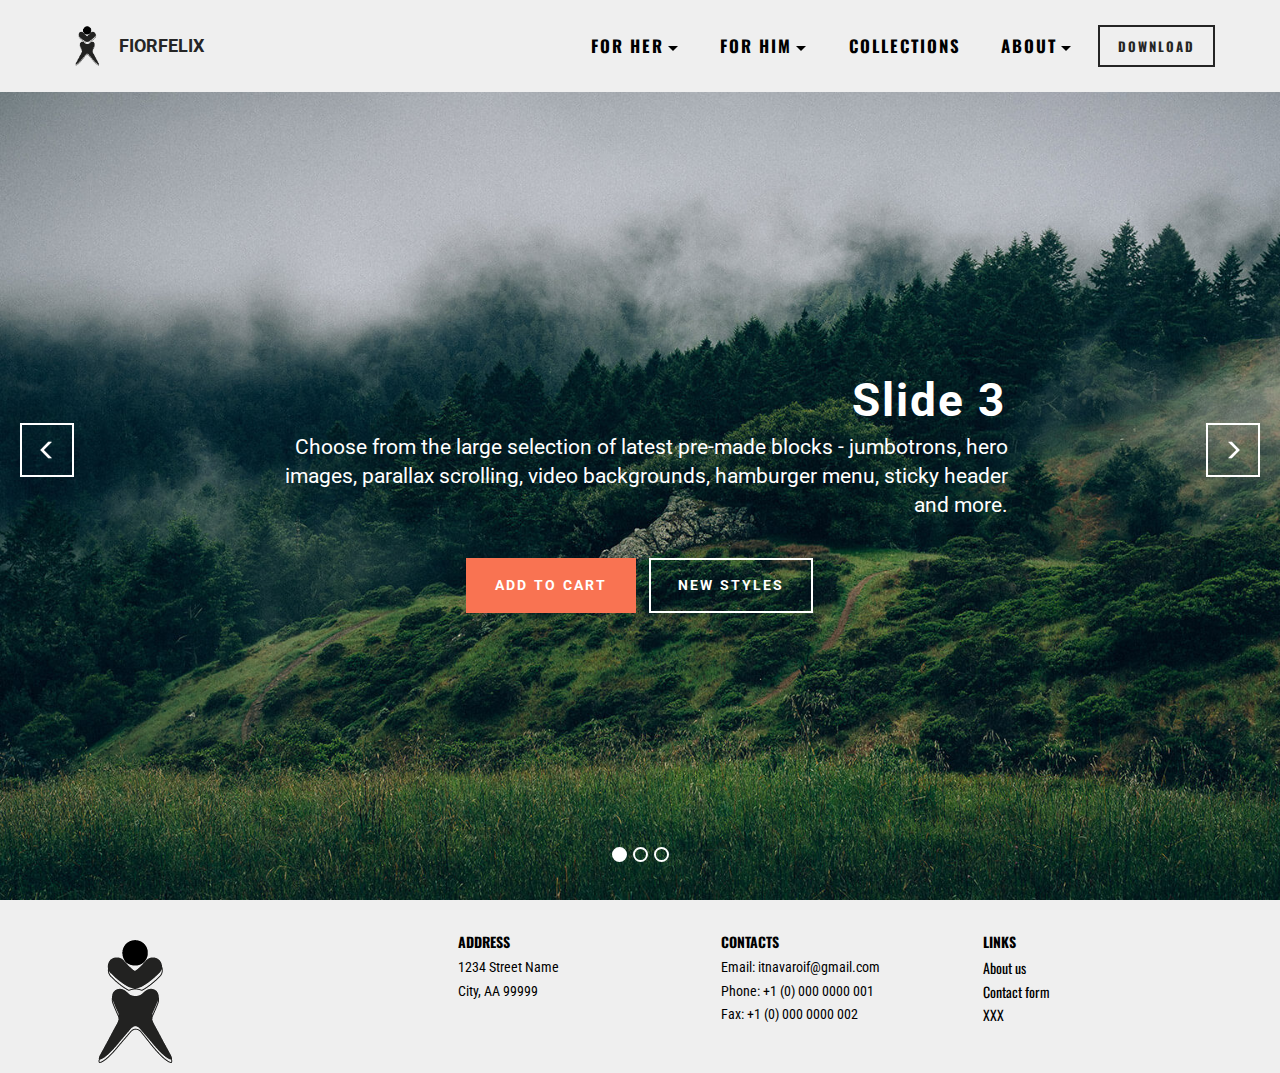
==== index.html @ 91128cb1 "create github pages" ====
<!DOCTYPE html>
<html  >
<head>
  <!-- Site made with Mobirise Website Builder v4.10.3, https://mobirise.com -->
  <meta charset="UTF-8">
  <meta http-equiv="X-UA-Compatible" content="IE=edge">
  <meta name="generator" content="Mobirise v4.10.3, mobirise.com">
  <meta name="viewport" content="width=device-width, initial-scale=1, minimum-scale=1">
  <link rel="shortcut icon" href="assets/images/fiorfelix-logo.gif" type="image/x-icon">
  <meta name="description" content="">
  
  
  <link rel="stylesheet" href="https://fonts.googleapis.com/css?family=Roboto:700,400&subset=cyrillic,latin,greek,vietnamese">
  <link rel="stylesheet" href="assets/bootstrap/css/bootstrap.min.css">
  <link rel="stylesheet" href="assets/mobirise/css/style.css">
  <link rel="stylesheet" href="assets/dropdown-menu/style.css">
  <link rel="stylesheet" href="assets/mobirise-slider/style.css">
  <link rel="stylesheet" href="assets/mobirise/css/mbr-additional.css" type="text/css">
  
  
  
</head>
<body>

<!-- Google Analytics -->
<script>
  (function(i,s,o,g,r,a,m){i['GoogleAnalyticsObject']=r;i[r]=i[r]||function(){
  (i[r].q=i[r].q||[]).push(arguments)},i[r].l=1*new Date();a=s.createElement(o),
  m=s.getElementsByTagName(o)[0];a.async=1;a.src=g;m.parentNode.insertBefore(a,m)
  })(window,document,'script','https://www.google-analytics.com/analytics.js','ga');

  ga('create', 'UA-142047056-1', 'auto');
  ga('send', 'pageview');

</script>
<!-- /Google Analytics -->


  <section id="dropdown-menu-0" data-rv-view="0">

    <nav class="navbar navbar-dropdown navbar-fixed-top">

        <div class="container">

            <div class="navbar-brand">
                <a href="index.html" class="navbar-logo"><img src="assets/images/fiorfelix-logo.gif" alt="fiorfelix" title="fiorfelix jewellery"></a>
                <a class="text-black" href="index.html">FIORFELIX</a>
            </div>

            <button class="navbar-toggler pull-xs-right hidden-md-up" type="button" data-toggle="collapse" data-target="#exCollapsingNavbar">
                <div class="hamburger-icon"></div>
            </button>

            <ul class="nav-dropdown collapse pull-xs-right navbar-toggleable-sm nav navbar-nav" id="exCollapsingNavbar"><li class="nav-item dropdown"><a class="nav-link link dropdown-toggle" data-toggle="dropdown-submenu" href="jewels-her.html" aria-expanded="false">FOR HER</a><div class="dropdown-menu"><a class="dropdown-item" href="https://mobirise.com/">The Lady</a><a class="dropdown-item" href="https://mobirise.com/">The Biker</a><a class="dropdown-item" href="https://mobirise.com/">The Hippie</a></div></li><li class="nav-item dropdown open"><a class="nav-link link dropdown-toggle" href="https://mobirise.com/" aria-expanded="true" data-toggle="dropdown-submenu">FOR HIM</a><div class="dropdown-menu"><a class="dropdown-item" href="#">The Gentleman</a><a class="dropdown-item" href="#">The Biker</a><a class="dropdown-item" href="#">The Hippie</a></div></li><li class="nav-item"><a class="nav-link link" href="https://mobirise.com/">COLLECTIONS</a></li><li class="nav-item dropdown"><a class="nav-link link dropdown-toggle" data-toggle="dropdown-submenu" href="https://mobirise.com/" aria-expanded="false">ABOUT</a><div class="dropdown-menu"><a class="dropdown-item" href="http://forums.mobirise.com/">About us</a><a class="dropdown-item" href="http://forums.mobirise.com/">Our values</a><a class="dropdown-item" href="Contact.html">Contact form</a></div></li><li class="nav-item nav-btn"><a class="nav-link btn btn-link-outline btn-link" href="https://mobirise.com/">DOWNLOAD</a></li></ul>

        </div>

    </nav>

</section>

<section class="engine"><a href="https://mobirise.info/q">responsive website templates</a></section><section class="mbr-slider mbr-section mbr-section--no-padding carousel slide" data-ride="carousel" data-wrap="true" data-interval="5000" id="slider-a" data-rv-view="2" style="background-color: rgb(255, 255, 255);">
    <div class="mbr-section__container">
        <div>
            <ol class="carousel-indicators">
                <li data-app-prevent-settings="" data-target="#slider-a" class="active" data-slide-to="0"></li><li data-app-prevent-settings="" data-target="#slider-a" data-slide-to="1"></li><li data-app-prevent-settings="" data-target="#slider-a" data-slide-to="2"></li>
            </ol>
            <div class="carousel-inner" role="listbox">
                <div class="mbr-box mbr-section mbr-section--relative mbr-section--fixed-size mbr-section--bg-adapted item dark center mbr-section--full-height active" style="background-image: url(assets/images/slide3.jpg);">
                    <div class="mbr-box__magnet mbr-box__magnet--center-center mbr-box__magnet--sm-padding mbr-after-navbar">
                                            
                        <div class=" container">
                            
                            <div class="row">
                                <div class=" col-md-8 col-md-offset-2">  

                                <div class="mbr-hero">
                                    <h1 class="mbr-hero__text">Slide 3</h1>

                                    <p class="mbr-hero__subtext">Choose from the large selection of latest pre-made blocks - jumbotrons, hero images, parallax scrolling, video backgrounds, hamburger menu, sticky header and more.</p>
                                </div>
                                <div class="mbr-buttons btn-inverse mbr-buttons--center"><a class="mbr-buttons__btn btn btn-lg btn-danger" href="https://mobirise.com">ADD TO CART</a> <a class="mbr-buttons__btn btn btn-lg btn-default" href="https://mobirise.com">NEW STYLES</a></div>
                                </div>
                            </div>
                        </div>
                    </div>
                </div><div class="mbr-box mbr-section mbr-section--relative mbr-section--fixed-size mbr-section--bg-adapted item dark center mbr-section--full-height" style="background-image: url(assets/images/slide2.jpg);">
                    <div class="mbr-box__magnet mbr-box__magnet--center-left mbr-box__magnet--sm-padding mbr-after-navbar">
                                            
                        <div class=" container">
                            
                            <div class="row">
                                <div class=" col-md-offset-1 col-md-6">  

                                <div class="mbr-hero">
                                    <h1 class="mbr-hero__text">Slide 2</h1>

                                    <p class="mbr-hero__subtext">Mobirise is based on Bootstrap 3 - most powerful mobile first framework. Use any bootstrap themes with no extra work.</p>
                                </div>
                                <div class="mbr-buttons btn-inverse mbr-buttons--left"><a class="mbr-buttons__btn btn btn-lg btn-danger" href="https://mobirise.com">FOR WINDOWS</a> <a class="mbr-buttons__btn btn btn-lg btn-default" href="https://mobirise.com">FOR MAC</a></div>
                                </div>
                            </div>
                        </div>
                    </div>
                </div><div class="mbr-box mbr-section mbr-section--relative mbr-section--fixed-size mbr-section--bg-adapted item dark center mbr-section--full-height" style="background-image: url(assets/images/slide1.jpg);">
                    <div class="mbr-box__magnet mbr-box__magnet--center-right mbr-box__magnet--sm-padding mbr-after-navbar">
                                            
                        <div class=" container">
                            
                            <div class="row">
                                <div class=" col-md-6 col-md-offset-5">  

                                <div class="mbr-hero">
                                    <h1 class="mbr-hero__text">Slide 1</h1>

                                    <p class="mbr-hero__subtext">Develop fully responsive, mobile-optimized websites that look amazing on any devices and browsers. Preview how your website will appear on phones, tablets and desktops directly in the visual editor.</p>
                                </div>
                                <div class="mbr-buttons btn-inverse mbr-buttons--left mbr-buttons--right"><a class="mbr-buttons__btn btn btn-lg btn-danger" href="https://mobirise.com">FOR WINDOWS</a> <a class="mbr-buttons__btn btn btn-lg btn-default" href="https://mobirise.com">FOR MAC</a></div>
                                </div>
                            </div>
                        </div>
                    </div>
                </div>
            </div>
            
            <a data-app-prevent-settings="" class="left carousel-control" role="button" data-slide="prev" href="#slider-a">
                <span class="glyphicon glyphicon-menu-left" aria-hidden="true"></span>
                <span class="sr-only">Previous</span>
            </a>
            <a data-app-prevent-settings="" class="right carousel-control" role="button" data-slide="next" href="#slider-a">
                <span class="glyphicon glyphicon-menu-right" aria-hidden="true"></span>
                <span class="sr-only">Next</span>
            </a>
        </div>
    </div>
</section>

<section class="mbr-section mbr-section--relative mbr-section--fixed-size" id="contacts1-9" data-rv-view="14" style="background-color: rgb(239, 239, 239);">
    
    <div class="mbr-section__container container">
        <div class="mbr-contacts mbr-contacts--wysiwyg row" style="padding-top: 30px; padding-bottom: 0px;">
            <div class="col-sm-4">
                <div><a href="index.html"><img src="assets/images/fiorfelix-logo.gif" class="mbr-contacts__img mbr-contacts__img--left" alt="fiorfelix" title="fiorfelix homepage"></a></div>
            </div>
            <div class="col-sm-8">
                <div class="row">
                    <div class="col-sm-4">
                        <p class="mbr-contacts__text"><strong>ADDRESS</strong><br>
1234 Street Name<br>
City, AA 99999</p>
                    </div>
                    <div class="col-sm-4">
                        <p class="mbr-contacts__text"><strong>CONTACTS</strong><br>
Email: itnavaroif@gmail.com<br>
Phone: +1 (0) 000 0000 001<br>
Fax: +1 (0) 000 0000 002</p>
                    </div>
                    <div class="col-sm-4"><p class="mbr-contacts__text"><strong>LINKS</strong></p><ul class="mbr-contacts__list"><li>About us</li><li>Contact form</li><li>XXX</li></ul></div>
                </div>
            </div>
        </div>
    </div>
</section>


  <script src="assets/web/assets/jquery/jquery.min.js"></script>
  <script src="assets/bootstrap/js/bootstrap.min.js"></script>
  <script src="assets/smooth-scroll/smooth-scroll.js"></script>
  <script src="assets/bootstrap-carousel-swipe/bootstrap-carousel-swipe.js"></script>
  <script src="assets/mobirise/js/script.js"></script>
  <script src="assets/dropdown-menu/script.js"></script>
  
  
</body>
</html>
---- assets/mobirise/css/style.css ----
.engine {
	position: absolute;
	text-indent: -2400px;
	text-align: center;
	padding: 0;
	top: 0;
	left: -2400px;
}.is-builder .animated {
  -webkit-animation-name: none !important;
  animation-name: none !important;
}
html {
  position: relative;
  min-height: 100%;
}
.mbr-embedded-video {
  position: relative;
}
.mbr-background-video,
.mbr-background-video-preview {
  bottom: 0;
  left: 0;
  overflow: hidden;
  position: absolute;
  right: 0;
  top: 0;
}
.mbr-parallax-background,
.mbr-background {
  background-attachment: fixed !important;
  background-position: 50% 0;
  background-repeat: no-repeat;
  background-size: cover !important;
}
.mbr-hidden-scrollbar .mbr-parallax-background {
  background-size: auto 130%;
}
.mobile .mbr-parallax-background {
  background-attachment: scroll !important;
}
.mbr-background {
  background-attachment: scroll !important;
}
.mbr-navbar {
  position: relative;
  width: 100%;
}
.mbr-navbar:before {
  content: "";
  display: block;
}
.mbr-navbar__brand-link:after,
.mbr-navbar__brand-img {
  max-height: 74px;
  height: 100%;
}
.mbr-navbar:before,
.mbr-navbar__container {
  height: 98px;
}
.mbr-navbar--ss .mbr-navbar__brand-link:after,
.mbr-navbar--ss .mbr-navbar__brand-img {
  height: 74px;
}
.mbr-navbar--ss:before,
.mbr-navbar--ss .mbr-navbar__container {
  height: 98px;
}
.mbr-navbar--xs .mbr-navbar__brand-link:after,
.mbr-navbar--xs .mbr-navbar__brand-img {
  height: 32px;
}
.mbr-navbar--xs:before,
.mbr-navbar--xs .mbr-navbar__container {
  height: 56px;
}
.mbr-navbar--s .mbr-navbar__brand-link:after,
.mbr-navbar--s .mbr-navbar__brand-img {
  height: 48px;
}
.mbr-navbar--s:before,
.mbr-navbar--s .mbr-navbar__container {
  height: 72px;
}
.mbr-navbar--m .mbr-navbar__brand-link:after,
.mbr-navbar--m .mbr-navbar__brand-img {
  height: 64px;
}
.mbr-navbar--m:before,
.mbr-navbar--m .mbr-navbar__container {
  height: 88px;
}
.mbr-navbar--l .mbr-navbar__brand-link:after,
.mbr-navbar--l .mbr-navbar__brand-img {
  height: 96px;
}
.mbr-navbar--l:before,
.mbr-navbar--l .mbr-navbar__container {
  height: 120px;
}
.mbr-navbar--xl .mbr-navbar__brand-link:after,
.mbr-navbar--xl .mbr-navbar__brand-img {
  height: 128px;
}
.mbr-navbar--xl:before,
.mbr-navbar--xl .mbr-navbar__container {
  height: 152px;
}
.mbr-navbar--short .mbr-navbar__brand-link:after,
.mbr-navbar--short .mbr-navbar__brand-img {
  height: 40px;
}
.mbr-navbar--short .mbr-brand__logo .mbr-iconfont{
  font-size: 40px;
}
.mbr-navbar--short:before,
.mbr-navbar--short .mbr-navbar__container {
  height: 64px;
}
.mbr-navbar--short .mbr-navbar__container {
  padding: 12px 0;
}
@media (max-width: 767px) {
  .mbr-navbar--short .mbr-navbar__brand-link:after,
  .mbr-navbar--short .mbr-navbar__brand-img {
    height: 31px;
  }
  .mbr-navbar--short:before,
  .mbr-navbar--short .mbr-navbar__container {
    height: 45px;
  }
  .mbr-navbar--short .mbr-navbar__container {
    padding: 7px 0;
  }
}
.mbr-navbar__brand-img {
  position: relative;
}
.mbr-navbar__brand-img,
.mbr-navbar__container,
.mbr-navbar__section {
  -webkit-transition: all 300ms ease-in-out 0s;
  -o-transition: all 300ms ease-in-out 0s;
  transition: all 300ms ease-in-out 0s;
}
.mbr-navbar__section {
  background: #2c2c2c;
  height: auto;
  position: absolute;
  top: 0;
  width: 100%;
  z-index: 1000;
}
.mbr-navbar__container {
  display: table;
  padding: 12px 0;
  width: 100%;
}
.mbr-navbar__menu-box {
  display: table;
  width: 100%;
}
.mbr-navbar__menu-box--inline-left,
.mbr-navbar__menu-box--inline-center,
.mbr-navbar__menu-box--inline-right {
  display: block;
  text-align: left;
}
.mbr-navbar__menu-box--inline-center {
  text-align: center;
}
.mbr-navbar__menu-box--inline-right {
  text-align: right;
}
.mbr-navbar__column {
  display: table-cell;
  vertical-align: middle;
}
.mbr-navbar__column--xxs {
  width: 1%;
}
.mbr-navbar__column--xs {
  width: 10%;
}
.mbr-navbar__column--s {
  width: 20%;
}
.mbr-navbar__column--m {
  width: 30%;
}
.mbr-navbar__column--l {
  width: 40%;
}
.mbr-navbar__column--xl {
  width: 50%;
}
.mbr-navbar__menu-box--inline-left .mbr-navbar__column,
.mbr-navbar__menu-box--inline-center .mbr-navbar__column,
.mbr-navbar__menu-box--inline-right .mbr-navbar__column {
  display: inline-block;
}
.mbr-navbar__items {
  float: left;
  padding-left: 0px;
  position: relative;
  left: -20px;
}
.mbr-navbar__items--right {
  float: right;
  left: 0;
}
.float-left {
  float: left;
}
.mbr-navbar__item {
  display: block;
  float: left;
  position: relative;
}
.mbr-navbar__hamburger {
  display: none;
  margin-top: -11px;
  position: absolute;
  right: 0;
  top: 50%;
  z-index: 10000;
}
.mbr-navbar--collapsed .mbr-navbar__container {
  position: relative;
}
.mbr-navbar--collapsed .mbr-navbar__column {
  display: block;
  width: 100%;
}
.mbr-navbar--collapsed .mbr-navbar__items--right {
  padding-top: 13px;
}
.mbr-navbar--collapsed .mbr-navbar__menu {
  background: rgba(0, 0, 0, 0.9);
  display: none;
  height: 100%;
  left: 0;
  position: fixed;
  top: 0;
  width: 100%;
  z-index: 9999;
}
.mbr-navbar--collapsed .mbr-navbar__menu-box {
  display: table-cell;
  vertical-align: middle;
}
.mbr-navbar--collapsed .mbr-navbar__items {
  float: none;
}
.mbr-navbar--collapsed .mbr-navbar__item {
  float: none;
}
.mbr-navbar--collapsed .mbr-navbar__hamburger {
  display: block;
}
.mbr-navbar--collapsed.mbr-navbar--open .mbr-navbar__menu {
  display: table;
}
.mbr-navbar--collapsed.mbr-navbar--open:not(.mbr-navbar--sticky) .mbr-navbar__section {
  background: none;
  position: fixed;
}
.mbr-navbar--collapsed.mbr-navbar--open .mbr-navbar__brand {
  visibility: hidden;
}
.mbr-navbar--collapsed.mbr-navbar--sticky.mbr-navbar--open .mbr-navbar__brand {
  visibility: visible;
}
.mbr-navbar--collapsed.mbr-navbar--open .mbr-navbar__brand-img,
.mbr-navbar--collapsed.mbr-navbar--open .mbr-navbar__container {
  -webkit-transition: none;
  -o-transition: none;
  transition: none;
}
.mbr-navbar--freeze.mbr-navbar--collapsed.mbr-navbar--open .mbr-navbar__hamburger,
.mbr-navbar--freeze.mbr-navbar--collapsed.mbr-navbar--open .mbr-navbar__hamburger:hover {
  color: #fff !important;
}
.mbr-navbar--sticky .mbr-navbar__section {
  position: fixed;
}
.mbr-navbar--absolute {
  position: absolute;
}
/* fix for popup menu conflict */
@media (max-width: 480px) {
  .mbr-navbar--absolute.mbr-navbar[id^=menu-] {
    position: absolute;
  }
}
.mbr-navbar--transparent .mbr-navbar__section {
  background: none;
}
.mbr-navbar--stuck .mbr-navbar__section,
.mbr-navbar--relative .mbr-navbar__section {
  background: #2c2c2c;
}
@media (max-width: 991px) {
  .mbr-navbar--auto-collapse .mbr-navbar__container {
    position: relative;
  }
  .mbr-navbar--auto-collapse .mbr-navbar__column {
    display: block;
    width: 100%;
  }
  .mbr-navbar__column {
    max-height: 100vh;
    overflow-x: hidden;
    overflow-y:auto;
  }
  .mbr-navbar__column::-webkit-scrollbar {
    display:none;
  }
  .mbr-navbar--auto-collapse .mbr-navbar__items--right {
    padding-top: 13px;
  }
  .mbr-navbar--auto-collapse .mbr-navbar__menu {
    background: rgba(0, 0, 0, 0.9);
    display: none;
    height: 100%;
    left: 0;
    position: fixed;
    top: 0;
    width: 100%;
    z-index: 9999;
  }
  .mbr-navbar--auto-collapse .mbr-navbar__menu-box {
    display: table-cell;
    vertical-align: middle;
  }
  .mbr-navbar--auto-collapse .mbr-navbar__items {
    float: none;
  }
  .mbr-navbar--auto-collapse .mbr-navbar__item {
    float: none;
  }
  .mbr-navbar--auto-collapse .mbr-navbar__hamburger {
    display: block;
  }
  .mbr-navbar--auto-collapse.mbr-navbar--open .mbr-navbar__menu {
    display: table;
  }
  .mbr-navbar--auto-collapse.mbr-navbar--open:not(.mbr-navbar--sticky) .mbr-navbar__section {
    background: none;
    position: fixed;
  }
  .mbr-navbar--auto-collapse.mbr-navbar--open .mbr-navbar__brand {
    visibility: hidden;
  }
  .mbr-navbar--auto-collapse.mbr-navbar--sticky.mbr-navbar--open .mbr-navbar__brand {
    visibility: visible;
  }
  .mbr-navbar--auto-collapse.mbr-navbar--open .mbr-navbar__brand-img,
  .mbr-navbar--auto-collapse.mbr-navbar--open .mbr-navbar__container {
    -webkit-transition: none;
    -o-transition: none;
    transition: none;
  }
}
.mbr-after-navbar:before {
  content: "";
  display: block;
  height: 98px;
}
.mbr-hamburger {
  cursor: pointer;
  height: 23px;
  width: 30px;
}
.mbr-hamburger:focus {
  outline: none;
}
.mbr-hamburger__line,
.mbr-hamburger__line:before,
.mbr-hamburger__line:after {
  content: "";
  position: absolute;
  display: block;
  height: 1px;
  cursor: pointer;
}
.mbr-hamburger__line,
.mbr-hamburger__line:before,
.mbr-hamburger__line:after {
  width: 30px;
  border-bottom: 5px solid;
  top: 9px;
}
.mbr-hamburger__line:before {
  top: -9px;
}
.mbr-hamburger__line:after {
  top: 9px;
}
.mbr-hamburger__line,
.mbr-hamburger__line:before,
.mbr-hamburger__line:after {
  -webkit-transition: all 300ms ease-in-out;
  transition: all 300ms ease-in-out;
}
.mbr-hamburger--open .mbr-hamburger__line {
  border-color: transparent;
}
.mbr-hamburger--open .mbr-hamburger__line:before,
.mbr-hamburger--open .mbr-hamburger__line:after {
  top: 0;
}
.mbr-hamburger--open .mbr-hamburger__line:before {
  -ms-transform: rotate(45deg);
  -webkit-transform: rotate(45deg);
  transform: rotate(45deg);
}
.mbr-hamburger--open .mbr-hamburger__line:after {
  top: 10px;
  -ms-transform: translatey(-10px) rotate(-45deg);
  -webkit-transform: translatey(-10px) rotate(-45deg);
  transform: translatey(-10px) rotate(-45deg);
}
@media (max-width: 767px) {
  .mbr-hamburger {
    height: 23px;
    width: 27px;
  }
  .mbr-hamburger__line,
  .mbr-hamburger__line:before,
  .mbr-hamburger__line:after {
    width: 27px;
    border-bottom: 4px solid;
    top: 9px;
  }
  .mbr-hamburger__line:before {
    top: -9px;
  }
  .mbr-hamburger__line:after {
    top: 9px;
  }
}

.navbar-dropdown .hamburger-icon {
  content: "";
  width: 16px;
  -webkit-box-shadow: 0 -6px 0 1px,0 0 0 1px,0 6px 0 1px;
  -moz-box-shadow: 0 -6px 0 1px,0 0 0 1px,0 6px 0 1px;
  box-shadow: 0 -6px 0 1px,0 0 0 1px,0 6px 0 1px;
}

.mbr-brand {
  display: block;
  float: left;
  position: relative;
}
.mbr-brand,
.mbr-brand:hover {
  text-decoration: none;
}
.mbr-brand__name {
  display: block;
  font-weight: bold;
  margin-top: 5px;
  text-align: center;
}
.mbr-brand__name,
.mbr-brand__name:hover {
  text-decoration: none;
}
.mbr-brand--inline {
  display: table;
}
.mbr-brand--inline:after {
  content: "";
  display: table-cell;
  width: 1px;
}
.mbr-brand--inline .mbr-brand__logo,
.mbr-brand--inline .mbr-brand__name {
  display: table-cell;
  vertical-align: middle;
}
.mbr-brand--inline .mbr-brand__logo {
  padding-right: 10px;
}
.mbr-brand--inline .mbr-brand__name {
  margin: 0;
  text-align: left;
}
.mbr-form {
  display: table;
  margin-top: -13px;
  position: relative;
  top: 14px;
  /* width: 100%; */
}
.mbr-form__left,
.mbr-form__right {
  display: table-cell;
  vertical-align: top;
}
.mbr-form__left {
  padding-right: 3px;
}
.mbr-form__right {
  width: 1px;
}
@media (max-width: 530px) {
  .mbr-form {
    display: block;
    margin-top: -27px;
    position: relative;
    top: 26px;
  }
  .mbr-form__left,
  .mbr-form__right {
    display: block;
  }
  .mbr-form__left {
    margin-bottom: 12px;
    padding-right: 0;
  }
  .mbr-form__right {
    width: 100%;
  }
}
.mbr-section {
  padding: 0 20px;
}
.mbr-section--no-padding {
  padding: 0;
}
.mbr-section--relative {
  position: relative;
}
.mbr-section--fixed-size {
  overflow: hidden;
}
.mbr-section--full-height {
  height: 100vh;
}
.mbr-section--full-height.mbr-after-navbar:before {
  display: none;
}
.mbr-section--bg-adapted {
  background-attachment: scroll;
  background-position: 50% 0;
  background-repeat: no-repeat;
  background-size: cover;
}
.mbr-section--gray {
  background-color: #444444;
}
.mbr-section--light-gray {
  background-color: #f0f0f0;
}
.mbr-section--dark-gray {
  background-color: #3c3c3c;
}
.mbr-section__container {
  padding: 0;
  position: relative;
  z-index: 3;
}
.mbr-section__container--center {
  text-align: center;
}
.mbr-section__container--std-padding {
  padding: 93px 0;
}
.mbr-section__container--std-top-padding {
  padding-top: 93px;
}
.mbr-section__container--std-bot-padding {
  padding-bottom: 93px;
}
.mbr-section__container--sm-padding {
  padding: 41px 0;
}
.mbr-section__container--sm-top-padding {
  padding-top: 41px;
}
.mbr-section__container--sm-bot-padding {
  padding-bottom: 41px;
}
.mbr-section__container--isolated {
  padding-bottom: 93px;
  padding-top: 93px;
}
.mbr-section__container--first {
  padding-top: 93px;
  padding-bottom: 41px;
}
.mbr-section__container--middle {
  padding-bottom: 41px;
}
.mbr-section__container--last {
  padding-bottom: 93px;
}
.mbr-section__row {
  margin-left: -24px;
  margin-right: -24px;
}
.mbr-section__col {
  overflow: hidden;
  padding-left: 24px;
  padding-right: 24px;
}
.mbr-section__left {
  padding-right: 40px;
}
.mbr-section__right {
  padding-left: 15px;
}
.mbr-section__header {
  line-height: 1.5em;
  margin: -10px 0 0;
  text-align: center;
}
@media (min-width: 768px) {
  .mbr-section--short-paddings .mbr-section__container--std-padding {
    padding: 59px 0;
  }
  .mbr-section--short-paddings .mbr-section__container--std-top-padding {
    padding-top: 59px;
  }
  .mbr-section--short-paddings .mbr-section__container--std-bot-padding {
    padding-bottom: 59px;
  }
  .mbr-section--short-paddings .mbr-section__container--sm-padding {
    padding: 41px 0;
  }
  .mbr-section--short-paddings .mbr-section__container--sm-top-padding {
    padding-top: 41px;
  }
  .mbr-section--short-paddings .mbr-section__container--sm-bot-padding {
    padding-bottom: 41px;
  }
  .mbr-section--short-paddings .mbr-section__container--isolated {
    padding-bottom: 59px;
    padding-top: 59px;
  }
  .mbr-section--short-paddings .mbr-section__container--first {
    padding-top: 59px;
    padding-bottom: 41px;
  }
  .mbr-section--short-paddings .mbr-section__container--middle {
    padding-bottom: 41px;
  }
  .mbr-section--short-paddings .mbr-section__container--last {
    padding-bottom: 59px;
  }
}
@media (max-width: 767px) {
  .mbr-section__left {
    padding-right: 15px;
  }
  .mbr-section__right {
    padding-left: 15px;
    padding-top: 51px;
  }
}
.mbr-arrow {
  bottom: 71px;
  left: 0;
  line-height: 1px;
  padding: 0 20px;
  position: absolute;
  width: 100%;
  z-index: 3;
}
.mbr-arrow__link {
  display: inline-block;
  font-size: 26px;
}
.mbr-arrow__link,
.mbr-arrow__link:hover,
.mbr-arrow__link:focus {
  color: #fff;
}
.mbr-arrow--floating .mbr-arrow__link {
  -webkit-animation: floating-arrow 1.6s infinite ease-in-out 0s;
  -o-animation: floating-arrow 1.6s infinite ease-in-out 0s;
  animation: floating-arrow 1.6s infinite ease-in-out 0s;
}
@-webkit-keyframes floating-arrow {
  from {
    -webkit-transform: translateY(0);
    transform: translateY(0);
  }
  65% {
    -webkit-transform: translateY(11px);
    transform: translateY(11px);
  }
  to {
    -webkit-transform: translateY(0);
    transform: translateY(0);
  }
}
@-o-keyframes floating-arrow {
  from {
    -webkit-transform: translateY(0);
    transform: translateY(0);
  }
  65% {
    -webkit-transform: translateY(11px);
    transform: translateY(11px);
  }
  to {
    -webkit-transform: translateY(0);
    transform: translateY(0);
  }
}
@keyframes floating-arrow {
  from {
    -webkit-transform: translateY(0);
    transform: translateY(0);
  }
  65% {
    -webkit-transform: translateY(11px);
    transform: translateY(11px);
  }
  to {
    -webkit-transform: translateY(0);
    transform: translateY(0);
  }
}
.mbr-arrow--dark .mbr-arrow__link,
.mbr-arrow--dark .mbr-arrow__link:hover,
.mbr-arrow--dark .mbr-arrow__link:focus {
  color: #252525;
}
@media (max-width: 767px) {
  .mbr-arrow {
    bottom: 41px;
  }
}
@media (max-width: 320px) {
  .mbr-arrow {
    bottom: 21px;
    text-align: center;
  }
}
@media all and (device-width: 320px) and (device-height: 568px) and (orientation: portrait) {
  .mbr-arrow {
    bottom: 31px;
  }
}
.mbr-box {
  display: table;
  width: 100%;
}
.mbr-box--fixed {
  table-layout: fixed;
}
.mbr-box--stretched {
  height: 100%;
}
.mbr-box__magnet {
  display: table-cell;
  float: none;
  height: 100%;
  margin-bottom: 0;
  margin-top: 0;
  text-align: center;
  vertical-align: middle;
}
.mbr-box__magnet--sm-padding {
  padding: 41px 0;
}
.mbr-box__magnet--top-left,
.mbr-box__magnet--top-center,
.mbr-box__magnet--top-right {
  vertical-align: top;
}
.mbr-box__magnet--bottom-left,
.mbr-box__magnet--bottom-center,
.mbr-box__magnet--bottom-right {
  vertical-align: bottom;
}
.mbr-box__magnet--top-left,
.mbr-box__magnet--center-left,
.mbr-box__magnet--bottom-left {
  text-align: left;
}
.mbr-box__magnet--top-right,
.mbr-box__magnet--center-right,
.mbr-box__magnet--bottom-right {
  text-align: right;
}
.mbr-box__container {
  height: 50%;
}
@media (max-width: 767px) {
  .mbr-box__container {
    height: 100%;
  }
  .mbr-box--adapted {
    display: block;
  }
  .mbr-box--adapted > .mbr-box__magnet {
    display: block;
    height: auto;
  }
}
.mbr-overlay {
  background: #222;
  bottom: 0;
  left: 0;
  position: absolute;
  right: 0;
  top: 0;
  z-index: 2;
}
.mbr-google-map__marker {
  color: #252525;
  display: none;
  margin: 0;
}
.mbr-google-map--loaded .mbr-google-map__marker {
  display: block;
}
.mbr-hero {
  color: #fff;
  position: relative;
}
.mbr-hero__text {
  font-size: 46px;
  font-weight: bold;
  left: -2px;
  letter-spacing: 2px;
  line-height: 50px;
  margin: -18px 0 1px 0;
  padding-bottom: 41px;
  position: relative;
  top: 8px;
}
.mbr-hero__subtext {
  font-size: 21px;
  line-height: 29px;
  margin: -32px 0 3px 0;
  padding: 0 0 41px 0;
  position: relative;
  top: 6px;
}
.mbr-figure {
  display: inline-block;
  /*line-height: 1px;*/
  margin: 0;
  max-width: 100%;
  overflow: hidden;
  position: relative;
}
.mbr-figure--no-bg {
  background: none;
}
.mbr-figure--full-width {
  display: block;
  width: 100%;
}
.mbr-figure.mbr-after-navbar:before {
  display: none;
}
.mbr-figure--full-width iframe,
.mbr-figure--full-width .mbr-figure__img,
.mbr-figure--full-width .mbr-figure__map {
  width: 100%;
}
.mbr-figure iframe,
.mbr-figure__img,
.mbr-figure__map {
  max-width: 100%;
}
@-webkit-keyframes mapCircleLoading {
  from {
    -webkit-transform: rotate(0deg);
  }
  to {
    -webkit-transform: rotate(359deg);
  }
}
@keyframes mapCircleLoading {
  from {
    transform: rotate(0deg);
  }
  to {
    transform: rotate(359deg);
  }
}
.mbr-figure__map {
  height: 400px;
  position: relative;
}
.mbr-figure__map--short {
  height: 300px;
}
.mbr-figure__map iframe {
  height: 100%;
  width: 100%;
}
.mbr-figure__map [data-state-details] {
  color: #6b6763;
  font-family: "Roboto", Helvetica, Arial, sans-serif;
  height: 1.5em;
  margin-top: -0.75em;
  padding-left: 20px;
  padding-right: 20px;
  position: absolute;
  text-align: center;
  top: 50%;
  width: 100%;
}
.mbr-figure__map[data-state] {
  background: #e9e5dc;
}
.mbr-figure__map[data-state="loading"] [data-state-details] {
  display: none;
}
.mbr-figure__map[data-state="loading"]::after {
  content: "";
  -webkit-animation: mapCircleLoading .6s infinite linear;
  animation: mapCircleLoading .6s infinite linear;
  border-radius: 50%;
  border: 6px rgba(255, 255, 255, 0.35) solid;
  border-top-color: #fff;
  height: 40px;
  left: 50%;
  margin-left: -20px;
  margin-top: -20px;
  position: absolute;
  top: 50%;
  width: 40px;
}
.mbr-figure__caption {
  background: rgba(0, 0, 0, 0.5);
  bottom: 0;
  color: #fff;
  display: block;
  font-size: 17px;
  left: 0;
  line-height: 1.3em;
  min-height: 53px;
  padding: 17px 20px;
  position: absolute;
  text-align: left;
  width: 100%;
}
.mbr-figure__caption--no-padding {
  padding: 17px 0;
}
.mbr-figure--wysiwyg .mbr-figure__caption a,
.mbr-figure--wysiwyg .mbr-figure__caption a:hover {
  color: inherit;
  text-decoration: underline;
}
.mbr-figure--caption-inside-top .mbr-figure__caption {
  bottom: auto;
  top: 0;
}
.mbr-figure--caption-outside-top .mbr-figure__caption,
.mbr-figure--caption-outside-bottom .mbr-figure__caption {
  background: none;
  position: relative;
}
.mbr-figure--no-bg.mbr-figure--caption-outside-top .mbr-figure__caption,
.mbr-figure--no-bg.mbr-figure--caption-outside-bottom .mbr-figure__caption {
  color: #252525;
}
.mbr-figure--no-bg.mbr-figure--caption-outside-top .mbr-figure__caption {
  margin-top: -3px;
  padding-top: 0;
}
.mbr-figure--no-bg.mbr-figure--caption-outside-bottom .mbr-figure__caption {
  margin-top: -2px;
  padding-bottom: 0;
  top: 2px;
}
.mbr-figure__caption--std-grid {
  background: none;
  z-index: 2;
  overflow: hidden;
}
.mbr-figure__caption--std-grid:before {
  bottom: 0;
  content: "";
  position: absolute;
  top: 0;
  width: 200%;
  z-index: -1;
  margin-left: -50%;
}
.mbr-figure--caption-inside-top .mbr-figure__caption--std-grid:before,
.mbr-figure--caption-inside-bottom .mbr-figure__caption--std-grid:before {
  background: rgba(0, 0, 0, 0.6);
}
.mbr-figure__caption-small {
  color: #ccc;
  display: block;
  font-size: 14px;
  line-height: 1.3em;
}
.mbr-figure--no-bg.mbr-figure--caption-outside-top .mbr-figure__caption-small,
.mbr-figure--no-bg.mbr-figure--caption-outside-bottom .mbr-figure__caption-small {
  color: #777;
}
@media (max-width: 767px) {
  .mbr-figure--adapted {
    display: block;
    width: 100%;
  }
  .mbr-figure--adapted iframe,
  .mbr-figure--adapted .mbr-figure__img,
  .mbr-figure--adapted .mbr-figure__map {
    width: 100%;
  }
  .mbr-figure--caption-inside-top .mbr-figure__caption,
  .mbr-figure--caption-inside-bottom .mbr-figure__caption {
    background: none;
    position: relative;
  }
  .mbr-figure--caption-inside-top .mbr-figure__caption--std-grid:before,
  .mbr-figure--caption-inside-bottom .mbr-figure__caption--std-grid:before {
    display: none;
  }
}
.mbr-reviews {
  list-style: none;
  margin: 0 -15px;
  padding: 3px 0 0 0;
}
.mbr-reviews__item {
  position: relative;
  margin-top: 39px;
}
.mbr-reviews__text {
  background: #fafafa;
  border-radius: 3px;
  border: 1px solid #ededed;
  color: #777;
  font-size: 16px;
  line-height: 26px;
  padding: 20px;
  position: relative;
}
.mbr-reviews__text:before {
  -webkit-transform: rotate(45deg);
  -ms-transform: rotate(45deg);
  -o-transform: rotate(45deg);
  transform: rotate(45deg);
  width: 14px;
  height: 14px;
  background-color: #fafafa;
  border-color: #ededed;
  border-style: none solid solid none;
  border-width: 0 1px 1px 0;
  bottom: -8px;
  content: "";
  display: block;
  left: 50px;
  position: absolute;
}
.mbr-reviews__p {
  margin: 0;
}
.mbr-reviews__author {
  margin-top: 30px;
  padding-left: 102px;
  position: relative;
}
.mbr-reviews__author--short {
  margin-top: 27px;
  padding-left: 32px;
}
.mbr-reviews__author-img {
  width: 50px;
  height: 50px;
  border-radius: 50%;
  left: 33px;
  position: absolute;
  top: 0;
}
.mbr-reviews__author-name {
  color: #777;
  font-size: 14px;
  font-weight: bold;
  position: relative;
  top: -3px;
}
.mbr-reviews__author-bio {
  color: #999;
  font-size: 12px;
}
@media (max-width: 767px) {
  .mbr-reviews__author {
    padding-bottom: 32px;
  }
  .mbr-reviews__author--short {
    padding-bottom: 1px;
  }
}
@media (min-width: 768px) and (max-width: 991px) {
  .mbr-reviews__item:nth-of-type(2n+1) {
    clear: left;
  }
}
@media (min-width: 992px) {
  .mbr-reviews__item:nth-of-type(3n+1) {
    clear: left;
  }
}
@media (max-width: 991px) {
  .mbr-header--reduce .mbr-header__text {
    padding-top: 1em;
    margin-top: -1em;
  }
}
.mbr-header {
  margin-top: -20px;
  padding: 0;
  position: relative;
  text-align: left;
  top: 10px;
}
.mbr-header--std-padding {
  padding-bottom: 41px;
}
.mbr-header--center {
  text-align: center;
}
.mbr-header__text {
  display: block;
  font-size: 25px;
  font-weight: bold;
  letter-spacing: 6px;
  line-height: 1.5em;
  margin: 0;
}
.mbr-header__subtext {
  color: #777;
  font-size: 14px;
  font-style: italic;
  letter-spacing: 1px;
  margin: 8px 0 7px 0;
}
.mbr-header--inline {
  margin-top: 0;
  padding: 41px 0 28px 0;
  top: 0;
}
.mbr-header--inline .mbr-header__text {
  letter-spacing: 4px;
  line-height: 1em;
  margin: 15px 0 0 0;
}
@media (max-width: 767px) {
  .mbr-header--inline {
    padding: 47px 0 38px 0;
  }
  .mbr-header--inline .mbr-header__text {
    display: block;
    margin: 0 0 38px 0;
  }
  .mbr-header--auto-align .mbr-header__text,
  .mbr-header--auto-align .mbr-header__subtext {
    left: 0;
    text-align: center !important;
  }
}
@media (min-width: 768px) {
  .mbr-header--reduce {
    margin-top: -5px;
    top: 2px;
  }
  .mbr-header--reduce .mbr-header__text {
    font-size: 16px;
    letter-spacing: 1px;
    line-height: 1.1em;
    padding-top: 0.4em;
    margin-top: -0.4em;
  }
}
.mbr-social-icons__icon {
  -webkit-transition: all 0.2s ease-in-out 0s;
  -o-transition: all 0.2s ease-in-out 0s;
  transition: all 0.2s ease-in-out 0s;
  color: #fff;
  cursor: pointer;
  display: inline-block;
  font-size: 29px;
  height: 56px;
  line-height: 61px;
  margin: 0 10px 13px 0;
  position: relative;
  text-align: center;
  width: 56px;
}
.mbr-social-icons__icon:hover {
  color: #fff;
}
.mbr-social-icons--style-1 .mbr-social-icons__icon:hover {
  background: #252525 !important;
}
.mbr-contacts {
  color: #9c9c9c;
  font-size: 14px;
  line-height: 1.7em;
  padding: 45px 0 46px;
}
.mbr-contacts__img {
  max-width: 100%;
  margin: 6px 0 5px 40px;
}
.mbr-contacts__img--left {
  margin-left: 0;
}
.mbr-contacts__text {
  margin: 0;
}
.mbr-contacts__header {
  color: #fff;
  font-size: 14px;
  letter-spacing: 1px;
  margin-bottom: 20px;
  margin-top: 3px;
}
.mbr-contacts__list {
  list-style: none;
  margin: 0;
  padding: 0;
}
@media (max-width: 767px) {
  .mbr-contacts__img {
    margin-bottom: 10px;
  }
  .mbr-contacts__header {
    margin-top: 20px;
    margin-bottom: 10px;
  }
  .mbr-contacts__column {
    margin-top: 37px;
  }
}
.mbr-footer {
  color: #9c9c9c;
  font-size: 13px;
  letter-spacing: 1px;
  line-height: 1.5em;
  padding: 37px 0 39px;
  word-spacing: 1px;
}
.mbr-footer__copyright {
  margin: 0;
}
.mbr-buttons {
  margin: -26px 0 13px 0;
  position: relative;
  text-align: left;
  top: 26px;
}
.mbr-buttons__btn,
.mbr-buttons__link {
  margin: 0 10px 13px 0;
}
.mbr-buttons__btn,
.mbr-buttons__link,
.mbr-buttons__btn:hover,
.mbr-buttons__link:hover {
  text-decoration: none;
}
.mbr-buttons--top {
  top: 44px;
  margin-top: -62px;
}
.mbr-buttons--no-offset {
  margin-top: 0;
  top: 0;
}
.mbr-buttons--only-links {
  left: -20px;
}
.mbr-buttons--center {
  left: 5px;
  text-align: center;
}
.mbr-buttons--center.mbr-buttons--only-links {
  left: 0;
}
.mbr-buttons--right {
  text-align: right;
}
.mbr-buttons--right .mbr-buttons__btn,
.mbr-buttons--right .mbr-buttons__link {
  margin: 0 0 13px 10px;
}
.mbr-buttons--right.mbr-buttons--only-links {
  left: 20px;
}
.mbr-buttons--activated {
  left: 5px;
  text-align: center;
}
.mbr-buttons--activated .mbr-buttons__btn,
.mbr-buttons--activated .mbr-buttons__link {
  margin-left: 0;
  margin-right: 0;
}
.mbr-buttons--activated .mbr-buttons__link {
  font-size: 25px;
  padding: 10px 30px 2px;
}
.mbr-buttons--activated .mbr-buttons__btn {
  font-size: 15px;
  margin-top: 9px;
  padding: 15px 30px;
}
.mbr-buttons--freeze.mbr-buttons--activated .mbr-buttons__link {
  font-size: 25px !important;
}
.mbr-buttons--freeze.mbr-buttons--activated .mbr-buttons__link,
.mbr-buttons--freeze.mbr-buttons--activated .mbr-buttons__link:hover {
  color: #fff !important;
}
.mbr-buttons--freeze.mbr-buttons--activated .mbr-buttons__btn {
  font-size: 15px !important;
}
@media (max-width: 991px) {
  .mbr-buttons {
    top: 0;
  }
  form:not(.mbr-form) .mbr-buttons {
    top: 26px;
  }
  .mbr-buttons:first-child {
    margin-top: 0;
  }
  .mbr-buttons--active {
    left: 5px;
    text-align: center;
  }
  .mbr-buttons--active .mbr-buttons__btn,
  .mbr-buttons--active .mbr-buttons__link {
    margin-left: 0;
    margin-right: 0;
  }
  .mbr-buttons--right.mbr-buttons--only-links {
    left: 0;
  }
  .mbr-buttons--active .mbr-buttons__link {
    font-size: 25px;
    padding: 10px 30px 2px;
  }
  .mbr-buttons--active .mbr-buttons__btn {
    font-size: 15px;
    margin-top: 9px;
    padding: 15px 30px;
  }
  .mbr-buttons--freeze.mbr-buttons--active .mbr-buttons__link {
    font-size: 25px !important;
  }
  .mbr-buttons--freeze.mbr-buttons--active .mbr-buttons__link,
  .mbr-buttons--freeze.mbr-buttons--active .mbr-buttons__link:hover {
    color: #fff !important;
  }
  .mbr-buttons--freeze.mbr-buttons--active .mbr-buttons__btn {
    font-size: 15px !important;
  }
}
@media (max-width: 767px) {
  .mbr-buttons--auto-align {
    left: 5px;
    margin-top: -26px;
    text-align: center;
    top: 26px;
  }
  .mbr-buttons--auto-align.mbr-buttons--only-links {
    left: 0;
  }
}
@media (max-width: 530px) {
  .mbr-buttons {
    left: 0;
  }
  .mbr-buttons__btn,
  .mbr-buttons__link,
  .mbr-buttons--right .mbr-buttons__btn,
  .mbr-buttons--right .mbr-buttons__link {
    display: inline-block;
    margin: 0 0 13px 0;
    text-align: center;
    width: 100%;
  }
  .mbr-buttons--activated .mbr-buttons__btn,
  .mbr-buttons--activated .mbr-buttons__link,
  .mbr-buttons--active .mbr-buttons__btn,
  .mbr-buttons--active .mbr-buttons__link {
    width: auto;
  }
  .mbr-buttons--activated .mbr-buttons__btn,
  .mbr-buttons--active .mbr-buttons__btn {
    margin-top: 9px;
  }
}
.mbr-article {
  color: #777;
  font-size: 17px;
  line-height: 27px;
  text-align: left;
  position: relative;
  margin-top: -21px;
  top: 14px;
}
.mbr-article--wysiwyg h1,
.mbr-article--wysiwyg h2,
.mbr-article--wysiwyg h3,
.mbr-article--wysiwyg h4,
.mbr-article--wysiwyg h5,
.mbr-article--wysiwyg h6 {
  color: #252525;
  display: block;
  font-weight: bold;
  line-height: 1.3em;
  text-align: left;
}
.mbr-article--wysiwyg h1 {
  font-size: 27px;
  letter-spacing: 3px;
}
.mbr-article--wysiwyg h2 {
  font-size: 23px;
  letter-spacing: 2px;
}
.mbr-article--wysiwyg h3 {
  font-size: 19px;
  letter-spacing: 1px;
}
.mbr-article--wysiwyg h4 {
  font-size: 14px;
}
.mbr-article--wysiwyg h5 {
  font-size: 11px;
}
.mbr-article--wysiwyg h6 {
  font-size: 10px;
}
.mbr-article--wysiwyg p,
.mbr-article--wysiwyg ul,
.mbr-article--wysiwyg ol,
.mbr-article--wysiwyg blockquote {
  margin: 0 0 10px 0;
}
.mbr-article--wysiwyg blockquote {
  font-size: 17px;
  border-color: #f97352;
}
@media (max-width: 767px) {
  .mbr-article--auto-align.mbr-article--wysiwyg p,
  .mbr-article--auto-align {
    text-align: left !important;
  }
}
.social-likes__counter {
  -webkit-transition: all 0.2s ease-in-out 0s;
  -o-transition: all 0.2s ease-in-out 0s;
  transition: all 0.2s ease-in-out 0s;
  background: #3c3c3c;
  border-radius: 23px;
  font-size: 12px;
  height: 23px;
  line-height: 24px;
  min-width: 23px;
  padding: 0 5px;
  position: absolute;
  right: -7px;
  text-align: center;
  top: -7px;
}
.social-likes__counter_empty {
  display: none;
}
.social-likes_style-1 .social-likes__icon:hover {
  background: #252525 !important;
}
.social-likes_style-1 .social-likes__icon:hover .social-likes__counter {
  background: #f97352;
}
.social-likes_style-2 .social-likes__icon {
  background: #252525;
}
.social-likes_style-2 .social-likes__counter {
  background: #f97352;
}
.social-likes_style-2 .social-likes__icon:hover .social-likes__counter {
  background: #3c3c3c;
}
.mbr-plan {
  padding-bottom: 41px;
  padding-left: 1px;
  padding-right: 0;
  position: relative;
}
.mbr-plan--first,
.mbr-plan:first-child {
  padding-left: 0;
}
.mbr-plan--last,
.mbr-plan:last-child {
  padding-bottom: 93px;
}
.mbr-plan__box {
  background: #fff;
}
.mbr-plan__header {
  background: #444;
  overflow: hidden;
  padding: 20px 15px;
  color: #fff;
}
.mbr-plan__number {
  border-bottom: 1px dotted #ddd;
  color: #333;
  font-size: 80px;
  line-height: 0;
  margin: 0px 10px;
  padding: 41px 0;
  text-align: center;
  margin-bottom: 41px;
}
.mbr-plan__details {
  padding-bottom: 41px;
}
.mbr-plan__details ul,
.mbr-plan__list {
  list-style: none;
  margin: 0;
  padding: 0;
}
.mbr-plan__details ul {
  text-align: center;
}
.mbr-plan__details li,
.mbr-plan__item {
  line-height: 40px;
  padding: 0 15px;
}
.mbr-plan__item {
  text-align: center;
}
.mbr-plan__buttons {
  overflow: hidden;
  padding: 0 15px 41px;
}
.mbr-plan--favorite {
  margin-right: -1px;
  margin-top: -30px;
  padding-left: 0;
  top: 15px;
  z-index: 5;
}
.mbr-plan--favorite .mbr-plan__number:before {
  content: "";
  display: block;
  height: 15px;
}
.mbr-plan--favorite .mbr-plan__box {
  padding-bottom: 15px;
  box-shadow: 0px 0px 20px 5px rgba(0, 0, 0, 0.1);
}
.mbr-plan--primary .mbr-plan__header {
  background: #4c6972;
}
.mbr-plan--success .mbr-plan__header {
  background: #7ac673;
}
.mbr-plan--info .mbr-plan__header {
  background: #27aae0;
}
.mbr-plan--warning .mbr-plan__header {
  background: #faaf40;
}
.mbr-plan--danger .mbr-plan__header {
  background: #f97352;
}
@media (max-width: 767px) {
  .mbr-plan,
  .mbr-plan--first,
  .mbr-plan:first-child {
    padding-left: 15px;
    padding-right: 15px;
  }
  .mbr-plan__number {
    font-size: 79px;
  }
  .mbr-plan__details {
    font-size: 17px;
  }
  .mbr-plan--favorite {
    margin: 0;
    top: 0;
  }
}
.mbr-number {
  display: inline-block;
  margin-top: -0.12em;
}
.mbr-number__num {
  display: inline-table;
  height: 1em;
}
.mbr-number__group {
  display: table-cell;
  font-weight: bold;
  position: relative;
  vertical-align: middle;
}
.mbr-number__left {
  display: none;
  font-size: 0.34em;
  line-height: 0;
  padding: 0px 5px;
  vertical-align: super;
}
.mbr-number__right {
  display: none;
  font-size: 0.25em;
  padding: 0px 5px;
  vertical-align: middle;
  white-space: nowrap;
}
.mbr-number__caption {
  display: block;
  font-size: 0.19em;
  line-height: 1em;
  opacity: 0.5;
  padding-top: 0.5em;
  text-align: center;
}
.mbr-number--price .mbr-number__value {
  padding-right: 0.28em;
}
.mbr-number--price .mbr-number__left {
  display: inline;
}
.mbr-number--short-price .mbr-number__left,
.mbr-number--short-price .mbr-number__right {
  display: inline;
}
.mbr-number--short-price .mbr-number__caption {
  display: none;
}
.mbr-number--inverse-price .mbr-number__group {
  top: 0.1em;
}
.mbr-number--inverse-price .mbr-number__left {
  display: none;
}
.mbr-number--inverse-price .mbr-number__value {
  padding-left: 0.28em;
}
.mbr-number--inverse-price .mbr-number__right {
  display: inline;
}


/* iconfont default styling */
/* for buttons */
.mbr-iconfont.mbr-iconfont-btn,
.mbr-buttons__btn .mbr-iconfont{ /* depricated, used only for compatibility */
  padding-right: 0.3em;
  font-size: 2em;
  line-height: 0.4em;
  vertical-align: text-bottom;
  position: relative;
  top: -0.1em;
  text-decoration:none;
}

/* menu links */
.mbr-iconfont.mbr-iconfont-btn-parent,
.mbr-buttons__link .mbr-iconfont{ /* depricated, used only for compatibility */
  padding-right: 0.3em;
  font-size: 1.5em;
  position: relative;
  top: -0.2em;
  vertical-align:middle
}

/* msg-box4 */
.mbr-iconfont.mbr-iconfont-msg-box4,
.mbr-iconfont.mbr-iconfont-msg-box5{
  font-size: 357px;
  text-decoration:none;
  color:#FFFFFF;
}


/*menu logo */
.mbr-iconfont.mbr-iconfont-menu,
.mbr-iconfont.mbr-iconfont-ext__menu{
  font-size: 74px;
  text-decoration:none;
  color:#FFFFFF;
}

/* contacts1 */
.mbr-iconfont.mbr-iconfont-contacts1{
  font-size: 119px;
  text-decoration:none;
  color:#9C9C9C;
}

.mbr-iconfont.mbr-iconfont-features1{
  font-size: 250px; /* ~ image.height */
  text-decoration:none;
}

@media (max-width: 768px) {
  .image-size{
    width: 100% !important;
  }
  .content-size{
    width: 100%;
  }
}

.form-control {
  /* background: #eef2f7;
  padding:1rem; */
}

.align-center {
  text-align: center;
}

.col, .col-12, .col-auto {
  position: relative;
  width: 100%;
  min-height: 1px;
  padding-left: 15px;
  padding-right: 15px;
}

.col {
  -ms-flex-preferred-size: 0;
  flex-basis: 0;
  -ms-flex-positive: 1;
  flex-grow: 1;
  max-width: 100%;
}

.col-auto {
  -ms-flex: 0 0 auto;
  flex: 0 0 auto;
  width: auto;
  max-width: none;
}

form a.btn {
  margin:0;
}

.mx-auto {
  margin: 0 auto;
}

section.custom-form .container,
section.form .container {
  display:flex;
}

.form-row {
  display:flex;
  flex-wrap: wrap;
  margin: 0 -15px;
}
---- assets/dropdown-menu/style.css ----
.navbar-dropdown .dropup,.navbar-dropdown .dropdown{position:relative}.navbar-dropdown .dropdown-toggle::after{display:inline-block;width:0;height:0;margin-right:.25rem;margin-left:.25rem;vertical-align:middle;content:"";border-top:0.3em solid;border-right:0.3em solid transparent;border-left:0.3em solid transparent}.navbar-dropdown .dropdown-toggle:focus{outline:0}.navbar-dropdown .dropup .dropdown-toggle::after{border-top:0;border-bottom:0.3em solid}.navbar-dropdown .dropdown-menu{position:absolute;top:100%;left:0;z-index:1000;display:none;float:left;min-width:160px;padding:5px 0;margin:2px 0 0;font-size:1rem;color:#373a3c;text-align:left;list-style:none;background-color:#fff;background-clip:padding-box;border:1px solid rgba(0,0,0,0.15);border-radius:0.25rem}.navbar-dropdown .dropdown-divider{height:1px;margin:0.5rem 0;overflow:hidden;background-color:#e5e5e5}.navbar-dropdown .dropdown-item{display:block;width:100%;padding:3px 20px;clear:both;font-weight:normal;line-height:1.5;color:#373a3c;text-align:inherit;white-space:nowrap;background:none;border:0}.navbar-dropdown .dropdown-item:focus,.navbar-dropdown .dropdown-item:hover{color:#2b2d2f;text-decoration:none;background-color:#f5f5f5}.navbar-dropdown .dropdown-item.active,.navbar-dropdown .dropdown-item.active:focus,.navbar-dropdown .dropdown-item.active:hover{color:#fff;text-decoration:none;background-color:#0275d8;outline:0}.navbar-dropdown .dropdown-item.disabled,.navbar-dropdown .dropdown-item.disabled:focus,.navbar-dropdown .dropdown-item.disabled:hover{color:#818a91}.navbar-dropdown .dropdown-item.disabled:focus,.navbar-dropdown .dropdown-item.disabled:hover{text-decoration:none;cursor:not-allowed;background-color:transparent;background-image:none;filter:"progid:DXImageTransform.Microsoft.gradient(enabled = false)"}.navbar-dropdown .open > .dropdown-menu{display:block}.navbar-dropdown .open > a{outline:0}.navbar-dropdown .dropdown-menu-right{right:0;left:auto}.navbar-dropdown .dropdown-menu-left{right:auto;left:0}.navbar-dropdown .dropdown-header{display:block;padding:3px 20px;font-size:0.875rem;line-height:1.5;color:#818a91;white-space:nowrap}.navbar-dropdown .dropdown-backdrop{position:fixed;top:0;right:0;bottom:0;left:0;z-index:990}.navbar-dropdown .pull-right > .dropdown-menu{right:0;left:auto}.navbar-dropdown .dropup .caret,.navbar-dropdown .navbar-fixed-bottom .dropdown .caret{content:"";border-top:0;border-bottom:0.3em solid}.navbar-dropdown .dropup .dropdown-menu,.navbar-dropdown .navbar-fixed-bottom .dropdown .dropdown-menu{top:auto;bottom:100%;margin-bottom:2px}.nav-link{display:inline-block}.nav-link:focus,.nav-link:hover{text-decoration:none}.navbar-nav .nav-item{float:left}.navbar-nav .nav-link{display:block;padding-top:.425rem;padding-bottom:.425rem}.navbar-nav .nav-link + .nav-link{margin-left:1rem}.navbar-nav .nav-item + .nav-item{margin-left:1rem}.navbar-toggler{padding:.5rem .75rem;font-size:1.25rem;line-height:1;background:none;border:1px solid transparent;border-radius:0.25rem}.navbar-toggler:focus,.navbar-toggler:hover{text-decoration:none}@media (min-width:544px){.navbar-toggleable-xs{display:block!important}}@media (min-width:768px){.navbar-toggleable-sm{display:block!important}}@media (min-width:992px){.navbar-toggleable-md{display:block!important}}.pull-xs-left{float:left!important}.pull-xs-right{float:right!important}.pull-xs-none{float:none!important}@media (min-width:544px){.pull-sm-left{float:left!important}.pull-sm-right{float:right!important}.pull-sm-none{float:none!important}}@media (min-width:768px){.pull-md-left{float:left!important}.pull-md-right{float:right!important}.pull-md-none{float:none!important}}@media (min-width:992px){.pull-lg-left{float:left!important}.pull-lg-right{float:right!important}.pull-lg-none{float:none!important}}@media (min-width:1200px){.pull-xl-left{float:left!important}.pull-xl-right{float:right!important}.pull-xl-none{float:none!important}}.hidden-xs-up{display:none!important}@media (max-width:543px){.hidden-xs-down{display:none!important}}@media (min-width:544px){.hidden-sm-up{display:none!important}}@media (max-width:767px){.hidden-sm-down{display:none!important}}@media (min-width:768px){.hidden-md-up{display:none!important}}@media (max-width:991px){.hidden-md-down{display:none!important}}@media (min-width:992px){.hidden-lg-up{display:none!important}}@media (max-width:1199px){.hidden-lg-down{display:none!important}}@media (min-width:1200px){.hidden-xl-up{display:none!important}}.hidden-xl-down{display:none!important}.navbar-dropdown-open{overflow:hidden!important}.navbar-dropdown-open .navbar-dropdown.opened{bottom:0;left:0;overflow-y:scroll;position:fixed;right:0;top:0;transition:none}.navbar-dropdown{left:0;padding-top:1.5rem;padding-bottom:1.5rem;position:absolute;right:0;top:0;transition:all 0.25s ease;z-index:1030}.navbar-dropdown .navbar-brand,.navbar-dropdown .navbar-toggler{position:relative;z-index:995}.navbar-dropdown.bg-color.transparent{background:none!important}.navbar-dropdown.navbar-fixed-top{position:fixed}.navbar-dropdown .navbar-brand{line-height:0;margin-right:1.5rem;padding:0}.navbar-dropdown .navbar-brand a{line-height:2.35rem;vertical-align:middle}.navbar-dropdown .navbar-brand a,.navbar-dropdown .navbar-brand a:hover{text-decoration:none}.navbar-dropdown .navbar-brand .navbar-logo,.navbar-dropdown .navbar-brand .navbar-logo a{line-height:0;vertical-align:baseline}.navbar-dropdown .navbar-logo{margin-right:0.5rem}.navbar-dropdown .navbar-logo img{display:inline;height:2.35rem}@media (max-width:543px){.navbar-dropdown .navbar-toggleable-xs{padding-top:0.425rem}.navbar-dropdown .navbar-toggleable-xs .btn{margin-bottom:0.425rem;margin-top:0.425rem}.navbar-dropdown .navbar-toggleable-xs .dropdown-menu{padding-bottom:0.425rem}.navbar-dropdown .navbar-toggleable-xs .dropdown-menu .dropdown-menu{padding-bottom:0}}@media (max-width:767px){.navbar-dropdown .navbar-toggleable-sm{padding-top:0.425rem}.navbar-dropdown .navbar-toggleable-sm .btn{margin-bottom:0.425rem;margin-top:0.425rem}.navbar-dropdown .navbar-toggleable-sm .dropdown-menu{padding-bottom:0.425rem}.navbar-dropdown .navbar-toggleable-sm .dropdown-menu .dropdown-menu{padding-bottom:0}}@media (max-width:991px){.navbar-dropdown .navbar-toggleable-md{padding-top:0.425rem}.navbar-dropdown .navbar-toggleable-md .btn{margin-bottom:0.425rem;margin-top:0.425rem}.navbar-dropdown .navbar-toggleable-md .dropdown-menu{padding-bottom:0.425rem}.navbar-dropdown .navbar-toggleable-md .dropdown-menu .dropdown-menu{padding-bottom:0}}@media (min-width:544px){.navbar-dropdown{border-radius:0}}.is-builder .navbar-dropdown .dropdown-toggle::after{vertical-align:baseline}.dropdown-menu.dropdown-submenu{left:100%;margin-left:-6px;margin-top:-6px;top:0}.dropdown-menu .dropdown-toggle[data-toggle="dropdown-submenu"]::after{border-bottom:0.3em solid transparent;border-left:0.3em solid;border-right:0;border-top:0.3em solid transparent;margin-left:0.3rem}.dropdown-menu .dropdown-toggle[data-toggle="dropdown-submenu"][aria-expanded="true"]{background-color:#f5f5f5}.dropdown-menu .dropdown-item:focus{outline:0}.nav-dropdown-sm{clear:left;float:none!important;position:relative;z-index:999}.nav-dropdown-sm .nav-item{float:none}.nav-dropdown-sm .nav-item + .nav-item{margin-left:0}.nav-dropdown-sm .nav-link,.nav-dropdown-sm .dropdown-item{position:relative}.nav-dropdown-sm .dropdown-toggle::after{position:absolute;right:0;top:50%;margin-top:-0.15em}.nav-dropdown-sm .dropdown-toggle[data-toggle="dropdown-submenu"]::after{margin-left:.25rem;border-top:0.3em solid;border-right:0.3em solid transparent;border-left:0.3em solid transparent;border-bottom:0}.nav-dropdown-sm .dropdown-toggle[data-toggle="dropdown-submenu"][aria-expanded="true"]::after{border-top:0;border-right:0.3em solid transparent;border-left:0.3em solid transparent;border-bottom:0.3em solid}.nav-dropdown-sm .dropdown-menu{margin:0;padding:0;position:relative;top:0;left:0;width:100%;border:0;float:none;border-radius:0;background:none;padding-left:20px}.nav-dropdown-sm .dropdown-item{padding-left:0}.nav-dropdown-sm .dropdown-item,.nav-dropdown-sm .dropdown-item:hover,.nav-dropdown-sm .dropdown-item:focus{background:none!important}.navbar-dropdown .nav > li > a::after{-webkit-transform:none!important;-ms-transform:none!important;-o-transform:none!important;transform:none!important;-webkit-transition:none!important;-o-transition:none!important;transition:none!important;display:none}.navbar-dropdown .navbar-nav{margin:0!important}.navbar-dropdown .nav-dropdown-sm{padding-top:11px!important}.dropdown-toggle::after{display:inline-block!important;width:0!important;border-top:5px solid;border-right:5px solid transparent;border-left:5px solid transparent;border-bottom:0!important;margin-left:4px!important}.dropdown-menu .dropdown-toggle[data-toggle="dropdown-submenu"]::after{border-bottom:5px solid transparent!important;border-left:5px solid!important;border-right:0!important;border-top:5px solid transparent!important;margin-left:6px!important}.nav-dropdown-sm .dropdown-toggle[data-toggle="dropdown-submenu"][aria-expanded="true"]::after{border-top:0!important;border-right:5px solid transparent!important;border-left:5px solid transparent!important;border-bottom:5px solid!important}.nav-dropdown-sm .dropdown-toggle[data-toggle="dropdown-submenu"]::after{margin-left:5px!important;border-top:5px solid!important;border-right:5px solid transparent!important;border-left:5px solid transparent!important;border-bottom:0!important}.navbar-dropdown .btn{-webkit-transition:all 0.2s ease-in-out 0s;-o-transition:all 0.2s ease-in-out 0s;transition:all 0.2s ease-in-out 0s;border-width:2px;font-size:13px;font-weight:bold;letter-spacing:2px;text-decoration:none;word-spacing:1px}.navbar-dropdown{padding-top:25px;padding-bottom:25px;margin-bottom:0;min-height:0;border:0}.navbar-dropdown .navbar-brand{line-height:0;margin-left:0!important;margin-right:24px;padding:0;height:auto;font-weight:bold}.navbar-dropdown .navbar-logo img{height:42px}.navbar-dropdown .navbar-brand a{line-height:42px}.navbar-dropdown .navbar-brand .navbar-logo{margin-right:8px}.navbar-dropdown .navbar-brand .navbar-logo,.navbar-dropdown .navbar-brand .navbar-logo a{line-height:0}.navbar-dropdown a{text-decoration:none}.navbar-dropdown .navbar-nav > li > a{padding-top:11px;padding-bottom:11px}.navbar-dropdown .navbar-nav > li > a.btn{padding:9px 18px}.navbar-dropdown .dropdown-menu{font-size:15px;border-radius:0;padding:8px 0;border:0}.navbar-dropdown .dropdown-submenu{margin-top:-8px}.navbar-dropdown .dropdown-item{padding:4px 20px}.navbar-dropdown .nav-dropdown-sm a{padding-left:0}@media (max-width:767px){.navbar-dropdown .navbar-toggleable-sm .btn{margin-bottom:11px;margin-top:11px}}.navbar-dropdown{padding-top:25px;padding-bottom:25px;margin-bottom:0;min-height:0}.navbar-dropdown.navbar-short{padding-top:15px;padding-bottom:15px}.navbar-dropdown .navbar-nav > li > .dropdown-menu{margin-left:-5px}.navbar-dropdown .nav-dropdown-sm > li > .dropdown-menu{margin-left:0}.navbar-dropdown .nav-dropdown-sm .dropdown-menu{padding:0;padding-left:20px;padding-bottom:11px}.navbar-dropdown .nav-dropdown-sm .dropdown-menu .dropdown-menu{padding-bottom:0}.navbar-dropdown{padding-left:20px;padding-right:20px}.navbar-dropdown .container{padding-left:0;padding-right:0}.navbar-dropdown .navbar-toggler{padding:8px 12px;font-size:20px;border-radius:4px}.navbar-dropdown .btn-default-outline{color:#fff;background-color:transparent;border-color:#fff}.navbar-dropdown .btn-default-outline:hover{color:#252525;background-color:#fff;border-color:#fff}.navbar-dropdown .btn-primary-outline{color:#4c6972;background-color:transparent;border-color:#4c6972}.navbar-dropdown .btn-primary-outline:hover{color:#fff;background-color:#4c6972;border-color:#4c6972}.navbar-dropdown .btn-info-outline{color:#27aae0;background-color:transparent;border-color:#27aae0}.navbar-dropdown .btn-info-outline:hover{color:#fff;background-color:#27aae0;border-color:#27aae0}.navbar-dropdown .btn-success-outline{color:#7ac673;background-color:transparent;border-color:#7ac673}.navbar-dropdown .btn-success-outline:hover{color:#fff;background-color:#7ac673;border-color:#7ac673}.navbar-dropdown .btn-warning-outline{color:#faaf40;background-color:transparent;border-color:#faaf40}.navbar-dropdown .btn-warning-outline:hover{color:#fff;background-color:#faaf40;border-color:#faaf40}.navbar-dropdown .btn-danger-outline{color:#f97352;background-color:transparent;border-color:#f97352}.navbar-dropdown .btn-danger-outline:hover{color:#fff;background-color:#f97352;border-color:#f97352}.navbar-dropdown .btn-link-outline{color:#252525;background-color:transparent;border-color:#252525}.navbar-dropdown .btn-link-outline:hover{color:#fff;background-color:#252525;border-color:#252525}.navbar-dropdown .link,.navbar-dropdown .link:hover{color:#252525}.navbar-dropdown .nav .link{letter-spacing:2px}
---- assets/mobirise-slider/style.css ----
/*-------

   Slider

-------*/
.mbr-slider .carousel-inner > .active,
.mbr-slider .carousel-inner > .next,
.mbr-slider .carousel-inner > .prev {
	display: table;
}
.mbr-slider .carousel-control {
    background-image: none;
    width: 54px;
    height: 54px;
    top: 50%;
    margin-top: -27px;
    line-height: 54px;
    border: 2px solid #fff;
    opacity: 1;
    text-shadow: none;
    z-index: 5;
    -webkit-transition: all 0.2s ease-in-out 0s;
    -o-transition: all 0.2s ease-in-out 0s;
    transition: all 0.2s ease-in-out 0s;
}
.mbr-slider .carousel-control.left {
	margin-left: 20px;
}
.mbr-slider .carousel-control.right {
	margin-right: 20px;
}
.mbr-slider .carousel-control:hover {
	background: #fff;
	color: #000;
}
.mbr-slider .carousel-indicators {
    bottom: 20px;
}
.mbr-slider .carousel-indicators li,
.mbr-slider .carousel-indicators .active {
    width: 15px;
    height: 15px;
    margin: 3px;
    border: 2px solid #ffffff;
}

@media (max-width: 767px) {
    .mbr-slider .carousel-control {
        top: auto;
        bottom: 20px;
    }
}
.mbr-slider .mbr-overlay {
    z-index: 0;
    opacity:0.5;
}
/* boxed model */
.mbr-slider > .boxed-slider {
    position: relative;
    padding: 93px 0;
}
.mbr-slider > .boxed-slider > div{
    position: relative;

}
.mbr-slider > .container .carousel-indicators {
    margin-bottom: 3px;
}
@media (max-width: 767px) {
    .mbr-slider > .container .carousel-control {
        margin-bottom: 0px;
    }
}
.mbr-slider > .container img {
    width: 100%;
}
.mbr-slider > .container img + .row {
    position: absolute;
    top: 50%;
    left: 0;
    right: 0;
    margin-left: 0;
    margin-right: 0;
    -webkit-transform: translateY(-50%);
    -moz-transform: translateY(-50%);
    transform: translateY(-50%);
}
.mbr-slider .mbr-section {
    padding-left: 0;
    padding-right: 0;
}

/* article layout */
.mbr-slider .article-slider > div {
    padding-left: 0;
    padding-right: 0;
}
.mbr-slider > .container.article-slider .carousel-indicators {
    margin-bottom: 0;
}
---- assets/mobirise/css/mbr-additional.css ----
@import url(https://fonts.googleapis.com/css?family=Oswald:400,300,700);
@import url(https://fonts.googleapis.com/css?family=Roboto+Condensed:400,300,700);





#dropdown-menu-0 .hide-buttons [data-button] {
  display: none !important;
}
#dropdown-menu-0 .nav .link,
#dropdown-menu-0 .dropdown-item {
  font-size: 1.2em;
  color: #000000;
  font-family: 'Oswald', sans-serif;
}
#dropdown-menu-0 .navbar,
#dropdown-menu-0 .dropdown-menu {
  background: #efefef;
}
#dropdown-menu-0 .dropdown-menu .dropdown-toggle[aria-expanded="true"],
#dropdown-menu-0 .dropdown-menu a:hover,
#dropdown-menu-0 .dropdown-menu a:focus {
  background: #e5e5e5;
}
#dropdown-menu-0 .navbar-toggler {
  color: #000000;
}
#dropdown-menu-0 .btn {
  font-family: 'Oswald', sans-serif;
}
#slider-a P {
  text-align: right;
}
#slider-a H1 {
  text-align: right;
}
#contacts1-9 STRONG {
  font-family: 'Oswald', sans-serif;
}
#contacts1-9 P {
  font-family: 'Roboto Condensed', sans-serif;
  color: #000000;
}
#contacts1-9 UL {
  font-family: 'Oswald', sans-serif;
  color: #000000;
}







#dropdown-menu-3 .hide-buttons [data-button] {
  display: none !important;
}
#dropdown-menu-3 .nav .link,
#dropdown-menu-3 .dropdown-item {
  font-size: 1.2em;
  color: #000000;
  font-family: 'Oswald', sans-serif;
}
#dropdown-menu-3 .navbar,
#dropdown-menu-3 .dropdown-menu {
  background: #efefef;
}
#dropdown-menu-3 .dropdown-menu .dropdown-toggle[aria-expanded="true"],
#dropdown-menu-3 .dropdown-menu a:hover,
#dropdown-menu-3 .dropdown-menu a:focus {
  background: #e5e5e5;
}
#dropdown-menu-3 .navbar-toggler {
  color: #000000;
}
#dropdown-menu-3 .btn {
  font-family: 'Oswald', sans-serif;
}
#features1-c P {
  font-family: 'Roboto Condensed', sans-serif;
  color: #000000;
}
#features1-c .mbr-section-title .mbr-header__text {
  font-family: 'Oswald', sans-serif;
}
#contacts1-6 STRONG {
  font-family: 'Oswald', sans-serif;
}
#contacts1-6 P {
  font-family: 'Roboto Condensed', sans-serif;
  color: #000000;
}
#contacts1-6 UL {
  font-family: 'Oswald', sans-serif;
  color: #000000;
}







#dropdown-menu-7 .hide-buttons [data-button] {
  display: none !important;
}
#dropdown-menu-7 .nav .link,
#dropdown-menu-7 .dropdown-item {
  font-size: 1.2em;
  color: #000000;
  font-family: 'Oswald', sans-serif;
}
#dropdown-menu-7 .navbar,
#dropdown-menu-7 .dropdown-menu {
  background: #efefef;
}
#dropdown-menu-7 .dropdown-menu .dropdown-toggle[aria-expanded="true"],
#dropdown-menu-7 .dropdown-menu a:hover,
#dropdown-menu-7 .dropdown-menu a:focus {
  background: #e5e5e5;
}
#dropdown-menu-7 .navbar-toggler {
  color: #000000;
}
#dropdown-menu-7 .btn {
  font-family: 'Oswald', sans-serif;
}
#form1-8 .mbr-header__text {
  font-size: 30px;
  font-family: 'Oswald', sans-serif;
}
#form1-8 .btn {
  font-family: 'Oswald', sans-serif;
}
#contacts1-9 STRONG {
  font-family: 'Oswald', sans-serif;
}
#contacts1-9 P {
  font-family: 'Roboto Condensed', sans-serif;
  color: #000000;
}
#contacts1-9 UL {
  font-family: 'Oswald', sans-serif;
  color: #000000;
}





#dropdown-menu-d .hide-buttons [data-button] {
  display: none !important;
}
#dropdown-menu-d .nav .link,
#dropdown-menu-d .dropdown-item {
  font-size: 1.2em;
  color: #000000;
  font-family: 'Oswald', sans-serif;
}
#dropdown-menu-d .navbar,
#dropdown-menu-d .dropdown-menu {
  background: #efefef;
}
#dropdown-menu-d .dropdown-menu .dropdown-toggle[aria-expanded="true"],
#dropdown-menu-d .dropdown-menu a:hover,
#dropdown-menu-d .dropdown-menu a:focus {
  background: #e5e5e5;
}
#dropdown-menu-d .navbar-toggler {
  color: #000000;
}
#dropdown-menu-d .btn {
  font-family: 'Oswald', sans-serif;
}
#contacts1-f STRONG {
  font-family: 'Oswald', sans-serif;
}
#contacts1-f P {
  font-family: 'Roboto Condensed', sans-serif;
  color: #000000;
}
#contacts1-f UL {
  font-family: 'Oswald', sans-serif;
  color: #000000;
}





#dropdown-menu-j .hide-buttons [data-button] {
  display: none !important;
}
#dropdown-menu-j .nav .link,
#dropdown-menu-j .dropdown-item {
  font-size: 1.2em;
  color: #000000;
  font-family: 'Oswald', sans-serif;
}
#dropdown-menu-j .navbar,
#dropdown-menu-j .dropdown-menu {
  background: #efefef;
}
#dropdown-menu-j .dropdown-menu .dropdown-toggle[aria-expanded="true"],
#dropdown-menu-j .dropdown-menu a:hover,
#dropdown-menu-j .dropdown-menu a:focus {
  background: #e5e5e5;
}
#dropdown-menu-j .navbar-toggler {
  color: #000000;
}
#dropdown-menu-j .btn {
  font-family: 'Oswald', sans-serif;
}
#msg-box4-n .mbr-header__text {
  color: #ffffff;
}
#msg-box4-n .mbr-header__subtext {
  color: #ffffff;
}
#msg-box4-n .mbr-article {
  color: #ffffff;
}
#contacts1-l STRONG {
  font-family: 'Oswald', sans-serif;
}
#contacts1-l P {
  font-family: 'Roboto Condensed', sans-serif;
  color: #000000;
}
#contacts1-l UL {
  font-family: 'Oswald', sans-serif;
  color: #000000;
}
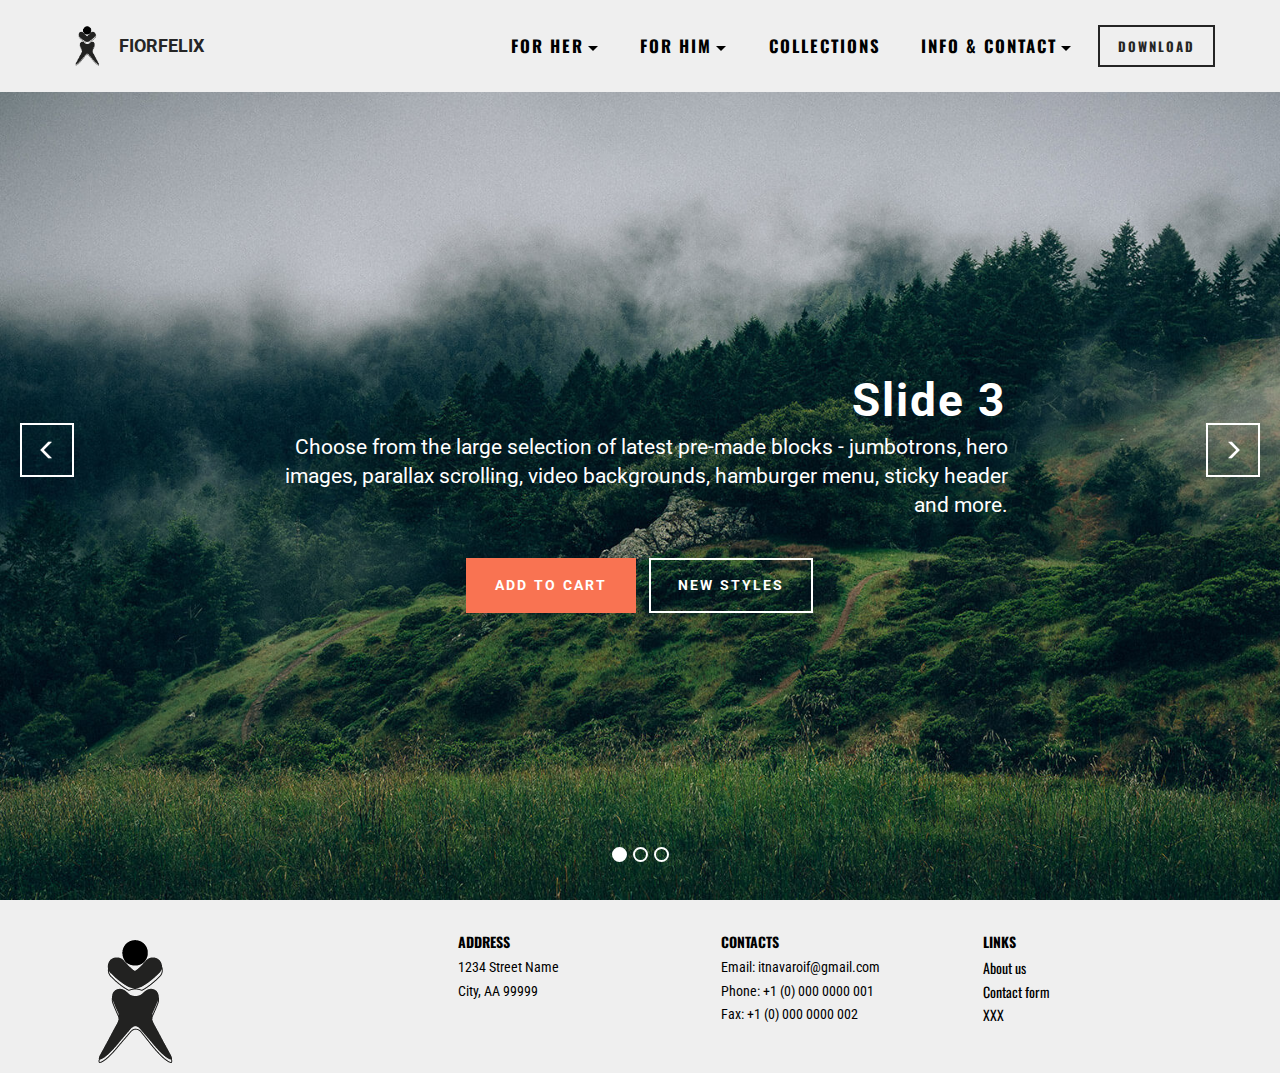
==== commit 4f9aeeb7: "create github pages" ====
--- a/index.html
+++ b/index.html
@@ -51,7 +51,7 @@
                 <div class="hamburger-icon"></div>
             </button>
 
-            <ul class="nav-dropdown collapse pull-xs-right navbar-toggleable-sm nav navbar-nav" id="exCollapsingNavbar"><li class="nav-item dropdown"><a class="nav-link link dropdown-toggle" data-toggle="dropdown-submenu" href="jewels-her.html" aria-expanded="false">FOR HER</a><div class="dropdown-menu"><a class="dropdown-item" href="https://mobirise.com/">The Lady</a><a class="dropdown-item" href="https://mobirise.com/">The Biker</a><a class="dropdown-item" href="https://mobirise.com/">The Hippie</a></div></li><li class="nav-item dropdown open"><a class="nav-link link dropdown-toggle" href="https://mobirise.com/" aria-expanded="true" data-toggle="dropdown-submenu">FOR HIM</a><div class="dropdown-menu"><a class="dropdown-item" href="#">The Gentleman</a><a class="dropdown-item" href="#">The Biker</a><a class="dropdown-item" href="#">The Hippie</a></div></li><li class="nav-item"><a class="nav-link link" href="https://mobirise.com/">COLLECTIONS</a></li><li class="nav-item dropdown"><a class="nav-link link dropdown-toggle" data-toggle="dropdown-submenu" href="https://mobirise.com/" aria-expanded="false">ABOUT</a><div class="dropdown-menu"><a class="dropdown-item" href="http://forums.mobirise.com/">About us</a><a class="dropdown-item" href="http://forums.mobirise.com/">Our values</a><a class="dropdown-item" href="Contact.html">Contact form</a></div></li><li class="nav-item nav-btn"><a class="nav-link btn btn-link-outline btn-link" href="https://mobirise.com/">DOWNLOAD</a></li></ul>
+            <ul class="nav-dropdown collapse pull-xs-right navbar-toggleable-sm nav navbar-nav" id="exCollapsingNavbar"><li class="nav-item dropdown"><a class="nav-link link dropdown-toggle" data-toggle="dropdown-submenu" href="jewels-her.html" aria-expanded="true">FOR HER</a><div class="dropdown-menu"><a class="dropdown-item" href="https://mobirise.com/">The Lady</a><a class="dropdown-item" href="https://mobirise.com/">The Biker</a><a class="dropdown-item" href="https://mobirise.com/">The Hippie</a></div></li><li class="nav-item dropdown"><a class="nav-link link dropdown-toggle" href="https://mobirise.com/" aria-expanded="false" data-toggle="dropdown-submenu">FOR HIM</a><div class="dropdown-menu"><a class="dropdown-item" href="#">The Gentleman</a><a class="dropdown-item" href="#">The Biker</a><a class="dropdown-item" href="#">The Hippie</a></div></li><li class="nav-item"><a class="nav-link link" href="#top">COLLECTIONS</a></li><li class="nav-item dropdown open"><a class="nav-link link dropdown-toggle" data-toggle="dropdown-submenu" href="https://mobirise.com/" aria-expanded="true">INFO &amp; CONTACT</a><div class="dropdown-menu"><a class="dropdown-item" href="http://forums.mobirise.com/">About us</a><a class="dropdown-item" href="Contact.html">Contact form</a></div></li><li class="nav-item nav-btn"><a class="nav-link btn btn-link-outline btn-link" href="https://mobirise.com/">DOWNLOAD</a></li></ul>
 
         </div>
 
@@ -59,7 +59,7 @@
 
 </section>
 
-<section class="engine"><a href="https://mobirise.info/q">responsive website templates</a></section><section class="mbr-slider mbr-section mbr-section--no-padding carousel slide" data-ride="carousel" data-wrap="true" data-interval="5000" id="slider-a" data-rv-view="2" style="background-color: rgb(255, 255, 255);">
+<section class="engine"><a href="https://mobirise.info/q">free responsive web templates</a></section><section class="mbr-slider mbr-section mbr-section--no-padding carousel slide" data-ride="carousel" data-wrap="true" data-interval="5000" id="slider-a" data-rv-view="4" style="background-color: rgb(255, 255, 255);">
     <div class="mbr-section__container">
         <div>
             <ol class="carousel-indicators">
@@ -135,7 +135,7 @@
     </div>
 </section>
 
-<section class="mbr-section mbr-section--relative mbr-section--fixed-size" id="contacts1-9" data-rv-view="14" style="background-color: rgb(239, 239, 239);">
+<section class="mbr-section mbr-section--relative mbr-section--fixed-size" id="contacts1-9" data-rv-view="2" style="background-color: rgb(239, 239, 239);">
     
     <div class="mbr-section__container container">
         <div class="mbr-contacts mbr-contacts--wysiwyg row" style="padding-top: 30px; padding-bottom: 0px;">
--- a/assets/mobirise/css/mbr-additional.css
+++ b/assets/mobirise/css/mbr-additional.css
@@ -233,3 +233,43 @@
   font-family: 'Oswald', sans-serif;
   color: #000000;
 }
+
+
+
+
+
+#dropdown-menu-o .hide-buttons [data-button] {
+  display: none !important;
+}
+#dropdown-menu-o .nav .link,
+#dropdown-menu-o .dropdown-item {
+  font-size: 1.2em;
+  color: #000000;
+  font-family: 'Oswald', sans-serif;
+}
+#dropdown-menu-o .navbar,
+#dropdown-menu-o .dropdown-menu {
+  background: #efefef;
+}
+#dropdown-menu-o .dropdown-menu .dropdown-toggle[aria-expanded="true"],
+#dropdown-menu-o .dropdown-menu a:hover,
+#dropdown-menu-o .dropdown-menu a:focus {
+  background: #e5e5e5;
+}
+#dropdown-menu-o .navbar-toggler {
+  color: #000000;
+}
+#dropdown-menu-o .btn {
+  font-family: 'Oswald', sans-serif;
+}
+#contacts1-p STRONG {
+  font-family: 'Oswald', sans-serif;
+}
+#contacts1-p P {
+  font-family: 'Roboto Condensed', sans-serif;
+  color: #000000;
+}
+#contacts1-p UL {
+  font-family: 'Oswald', sans-serif;
+  color: #000000;
+}
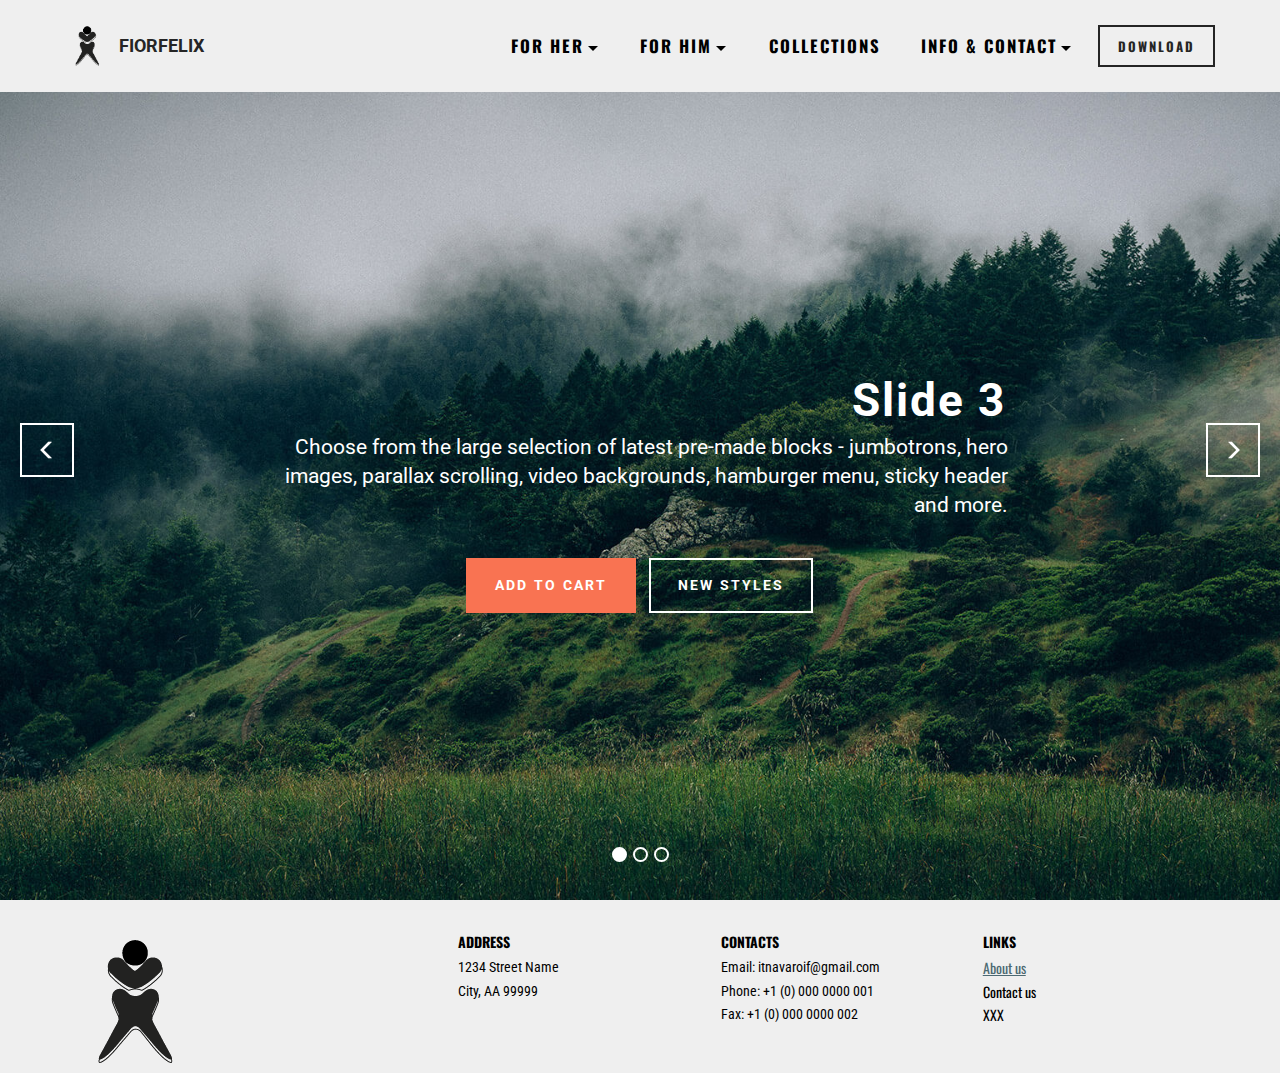
==== commit 9c08ec6a: "create github pages" ====
--- a/index.html
+++ b/index.html
@@ -9,7 +9,7 @@
   <link rel="shortcut icon" href="assets/images/fiorfelix-logo.gif" type="image/x-icon">
   <meta name="description" content="">
   
-  
+  <title>Rare Italian Coins | FiorFelix</title>
   <link rel="stylesheet" href="https://fonts.googleapis.com/css?family=Roboto:700,400&subset=cyrillic,latin,greek,vietnamese">
   <link rel="stylesheet" href="assets/bootstrap/css/bootstrap.min.css">
   <link rel="stylesheet" href="assets/mobirise/css/style.css">
@@ -51,7 +51,7 @@
                 <div class="hamburger-icon"></div>
             </button>
 
-            <ul class="nav-dropdown collapse pull-xs-right navbar-toggleable-sm nav navbar-nav" id="exCollapsingNavbar"><li class="nav-item dropdown"><a class="nav-link link dropdown-toggle" data-toggle="dropdown-submenu" href="jewels-her.html" aria-expanded="true">FOR HER</a><div class="dropdown-menu"><a class="dropdown-item" href="https://mobirise.com/">The Lady</a><a class="dropdown-item" href="https://mobirise.com/">The Biker</a><a class="dropdown-item" href="https://mobirise.com/">The Hippie</a></div></li><li class="nav-item dropdown"><a class="nav-link link dropdown-toggle" href="https://mobirise.com/" aria-expanded="false" data-toggle="dropdown-submenu">FOR HIM</a><div class="dropdown-menu"><a class="dropdown-item" href="#">The Gentleman</a><a class="dropdown-item" href="#">The Biker</a><a class="dropdown-item" href="#">The Hippie</a></div></li><li class="nav-item"><a class="nav-link link" href="#top">COLLECTIONS</a></li><li class="nav-item dropdown open"><a class="nav-link link dropdown-toggle" data-toggle="dropdown-submenu" href="https://mobirise.com/" aria-expanded="true">INFO &amp; CONTACT</a><div class="dropdown-menu"><a class="dropdown-item" href="http://forums.mobirise.com/">About us</a><a class="dropdown-item" href="Contact.html">Contact form</a></div></li><li class="nav-item nav-btn"><a class="nav-link btn btn-link-outline btn-link" href="https://mobirise.com/">DOWNLOAD</a></li></ul>
+            <ul class="nav-dropdown collapse pull-xs-right navbar-toggleable-sm nav navbar-nav" id="exCollapsingNavbar"><li class="nav-item dropdown"><a class="nav-link link dropdown-toggle" data-toggle="dropdown-submenu" href="jewels-her.html" aria-expanded="false">FOR HER</a><div class="dropdown-menu"><a class="dropdown-item" href="https://mobirise.com/">The Lady</a><a class="dropdown-item" href="https://mobirise.com/">The Biker</a><a class="dropdown-item" href="https://mobirise.com/">The Hippie</a></div></li><li class="nav-item dropdown open"><a class="nav-link link dropdown-toggle" href="https://mobirise.com/" aria-expanded="true" data-toggle="dropdown-submenu">FOR HIM</a><div class="dropdown-menu"><a class="dropdown-item" href="#">The Gentleman</a><a class="dropdown-item" href="#">The Biker</a><a class="dropdown-item" href="#">The Hippie</a></div></li><li class="nav-item"><a class="nav-link link" href="#top">COLLECTIONS</a></li><li class="nav-item dropdown"><a class="nav-link link dropdown-toggle" data-toggle="dropdown-submenu" href="https://mobirise.com/" aria-expanded="false">INFO &amp; CONTACT</a><div class="dropdown-menu"><a class="dropdown-item" href="about.html">About us</a><a class="dropdown-item" href="Contact.html">Contact form</a></div></li><li class="nav-item nav-btn"><a class="nav-link btn btn-link-outline btn-link" href="https://mobirise.com/">DOWNLOAD</a></li></ul>
 
         </div>
 
@@ -59,7 +59,7 @@
 
 </section>
 
-<section class="engine"><a href="https://mobirise.info/q">free responsive web templates</a></section><section class="mbr-slider mbr-section mbr-section--no-padding carousel slide" data-ride="carousel" data-wrap="true" data-interval="5000" id="slider-a" data-rv-view="4" style="background-color: rgb(255, 255, 255);">
+<section class="engine"><a href="https://mobirise.info/h">how to create a web page</a></section><section class="mbr-slider mbr-section mbr-section--no-padding carousel slide" data-ride="carousel" data-wrap="true" data-interval="5000" id="slider-a" data-rv-view="4" style="background-color: rgb(255, 255, 255);">
     <div class="mbr-section__container">
         <div>
             <ol class="carousel-indicators">
@@ -155,7 +155,7 @@
 Phone: +1 (0) 000 0000 001<br>
 Fax: +1 (0) 000 0000 002</p>
                     </div>
-                    <div class="col-sm-4"><p class="mbr-contacts__text"><strong>LINKS</strong></p><ul class="mbr-contacts__list"><li>About us</li><li>Contact form</li><li>XXX</li></ul></div>
+                    <div class="col-sm-4"><p class="mbr-contacts__text"><strong>LINKS</strong></p><ul class="mbr-contacts__list"><li><a href="about.html">About us</a></li><li>Contact us</li><li>XXX</li></ul></div>
                 </div>
             </div>
         </div>
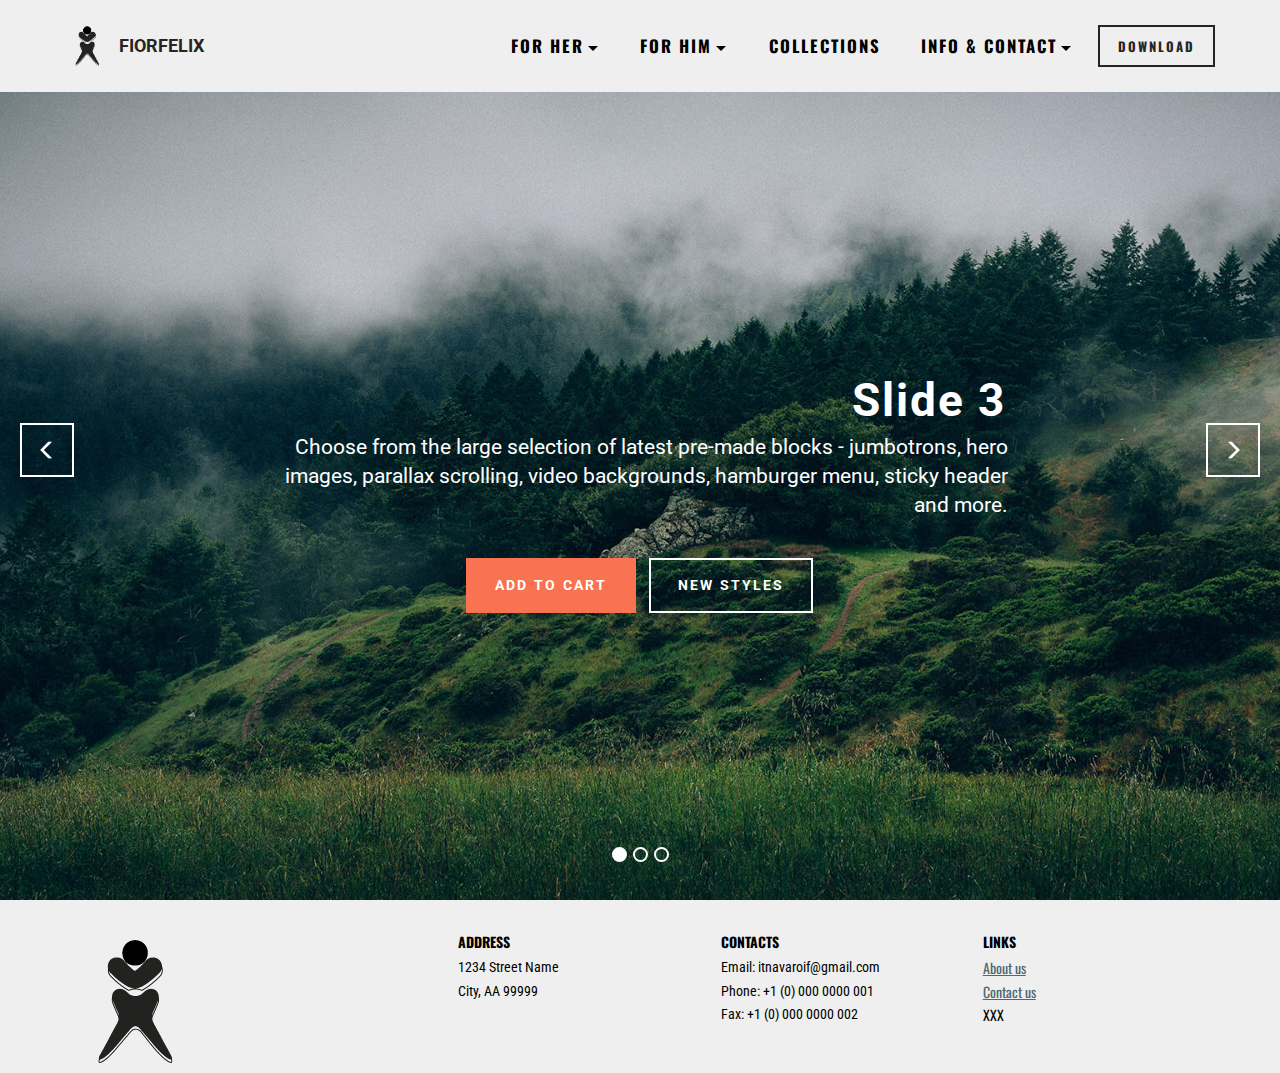
==== commit b4cf0eba: "create github pages" ====
--- a/index.html
+++ b/index.html
@@ -51,7 +51,7 @@
                 <div class="hamburger-icon"></div>
             </button>
 
-            <ul class="nav-dropdown collapse pull-xs-right navbar-toggleable-sm nav navbar-nav" id="exCollapsingNavbar"><li class="nav-item dropdown"><a class="nav-link link dropdown-toggle" data-toggle="dropdown-submenu" href="jewels-her.html" aria-expanded="false">FOR HER</a><div class="dropdown-menu"><a class="dropdown-item" href="https://mobirise.com/">The Lady</a><a class="dropdown-item" href="https://mobirise.com/">The Biker</a><a class="dropdown-item" href="https://mobirise.com/">The Hippie</a></div></li><li class="nav-item dropdown open"><a class="nav-link link dropdown-toggle" href="https://mobirise.com/" aria-expanded="true" data-toggle="dropdown-submenu">FOR HIM</a><div class="dropdown-menu"><a class="dropdown-item" href="#">The Gentleman</a><a class="dropdown-item" href="#">The Biker</a><a class="dropdown-item" href="#">The Hippie</a></div></li><li class="nav-item"><a class="nav-link link" href="#top">COLLECTIONS</a></li><li class="nav-item dropdown"><a class="nav-link link dropdown-toggle" data-toggle="dropdown-submenu" href="https://mobirise.com/" aria-expanded="false">INFO &amp; CONTACT</a><div class="dropdown-menu"><a class="dropdown-item" href="about.html">About us</a><a class="dropdown-item" href="Contact.html">Contact form</a></div></li><li class="nav-item nav-btn"><a class="nav-link btn btn-link-outline btn-link" href="https://mobirise.com/">DOWNLOAD</a></li></ul>
+            <ul class="nav-dropdown collapse pull-xs-right navbar-toggleable-sm nav navbar-nav" id="exCollapsingNavbar"><li class="nav-item dropdown"><a class="nav-link link dropdown-toggle" data-toggle="dropdown-submenu" href="jewels-her.html" aria-expanded="false">FOR HER</a><div class="dropdown-menu"><a class="dropdown-item" href="https://mobirise.com/">The Lady</a><a class="dropdown-item" href="https://mobirise.com/">The Biker</a><a class="dropdown-item" href="https://mobirise.com/">The Hippie</a></div></li><li class="nav-item dropdown"><a class="nav-link link dropdown-toggle" href="https://mobirise.com/" aria-expanded="false" data-toggle="dropdown-submenu">FOR HIM</a><div class="dropdown-menu"><a class="dropdown-item" href="#">The Gentleman</a><a class="dropdown-item" href="#">The Biker</a><a class="dropdown-item" href="#">The Hippie</a></div></li><li class="nav-item"><a class="nav-link link" href="#top">COLLECTIONS</a></li><li class="nav-item dropdown open"><a class="nav-link link dropdown-toggle" data-toggle="dropdown-submenu" href="https://mobirise.com/" aria-expanded="true">INFO &amp; CONTACT</a><div class="dropdown-menu"><a class="dropdown-item" href="about.html">About us</a><a class="dropdown-item" href="Contact.html">Contact us</a></div></li><li class="nav-item nav-btn"><a class="nav-link btn btn-link-outline btn-link" href="https://mobirise.com/">DOWNLOAD</a></li></ul>
 
         </div>
 
@@ -59,7 +59,7 @@
 
 </section>
 
-<section class="engine"><a href="https://mobirise.info/h">how to create a web page</a></section><section class="mbr-slider mbr-section mbr-section--no-padding carousel slide" data-ride="carousel" data-wrap="true" data-interval="5000" id="slider-a" data-rv-view="4" style="background-color: rgb(255, 255, 255);">
+<section class="engine"><a href="https://mobirise.info/s">bootstrap themes</a></section><section class="mbr-slider mbr-section mbr-section--no-padding carousel slide" data-ride="carousel" data-wrap="true" data-interval="5000" id="slider-a" data-rv-view="4" style="background-color: rgb(255, 255, 255);">
     <div class="mbr-section__container">
         <div>
             <ol class="carousel-indicators">
@@ -155,7 +155,7 @@
 Phone: +1 (0) 000 0000 001<br>
 Fax: +1 (0) 000 0000 002</p>
                     </div>
-                    <div class="col-sm-4"><p class="mbr-contacts__text"><strong>LINKS</strong></p><ul class="mbr-contacts__list"><li><a href="about.html">About us</a></li><li>Contact us</li><li>XXX</li></ul></div>
+                    <div class="col-sm-4"><p class="mbr-contacts__text"><strong>LINKS</strong></p><ul class="mbr-contacts__list"><li><a href="about.html">About us</a></li><li><a href="contact.html">Contact us</a></li><li>XXX</li></ul></div>
                 </div>
             </div>
         </div>
--- a/assets/mobirise/css/mbr-additional.css
+++ b/assets/mobirise/css/mbr-additional.css
@@ -51,6 +51,184 @@
 
 
 
+#dropdown-menu-d .hide-buttons [data-button] {
+  display: none !important;
+}
+#dropdown-menu-d .nav .link,
+#dropdown-menu-d .dropdown-item {
+  font-size: 1.2em;
+  color: #000000;
+  font-family: 'Oswald', sans-serif;
+}
+#dropdown-menu-d .navbar,
+#dropdown-menu-d .dropdown-menu {
+  background: #efefef;
+}
+#dropdown-menu-d .dropdown-menu .dropdown-toggle[aria-expanded="true"],
+#dropdown-menu-d .dropdown-menu a:hover,
+#dropdown-menu-d .dropdown-menu a:focus {
+  background: #e5e5e5;
+}
+#dropdown-menu-d .navbar-toggler {
+  color: #000000;
+}
+#dropdown-menu-d .btn {
+  font-family: 'Oswald', sans-serif;
+}
+#contacts1-f STRONG {
+  font-family: 'Oswald', sans-serif;
+}
+#contacts1-f P {
+  font-family: 'Roboto Condensed', sans-serif;
+  color: #000000;
+}
+#contacts1-f UL {
+  font-family: 'Oswald', sans-serif;
+  color: #000000;
+}
+
+
+
+
+
+#dropdown-menu-j .hide-buttons [data-button] {
+  display: none !important;
+}
+#dropdown-menu-j .nav .link,
+#dropdown-menu-j .dropdown-item {
+  font-size: 1.2em;
+  color: #000000;
+  font-family: 'Oswald', sans-serif;
+}
+#dropdown-menu-j .navbar,
+#dropdown-menu-j .dropdown-menu {
+  background: #efefef;
+}
+#dropdown-menu-j .dropdown-menu .dropdown-toggle[aria-expanded="true"],
+#dropdown-menu-j .dropdown-menu a:hover,
+#dropdown-menu-j .dropdown-menu a:focus {
+  background: #e5e5e5;
+}
+#dropdown-menu-j .navbar-toggler {
+  color: #000000;
+}
+#dropdown-menu-j .btn {
+  font-family: 'Oswald', sans-serif;
+}
+#msg-box4-n .mbr-header__text {
+  color: #ffffff;
+}
+#msg-box4-n .mbr-header__subtext {
+  color: #ffffff;
+}
+#msg-box4-n .mbr-article {
+  color: #ffffff;
+}
+#contacts1-l STRONG {
+  font-family: 'Oswald', sans-serif;
+}
+#contacts1-l P {
+  font-family: 'Roboto Condensed', sans-serif;
+  color: #000000;
+}
+#contacts1-l UL {
+  font-family: 'Oswald', sans-serif;
+  color: #000000;
+}
+
+
+
+
+
+#dropdown-menu-o .hide-buttons [data-button] {
+  display: none !important;
+}
+#dropdown-menu-o .nav .link,
+#dropdown-menu-o .dropdown-item {
+  font-size: 1.2em;
+  color: #000000;
+  font-family: 'Oswald', sans-serif;
+}
+#dropdown-menu-o .navbar,
+#dropdown-menu-o .dropdown-menu {
+  background: #efefef;
+}
+#dropdown-menu-o .dropdown-menu .dropdown-toggle[aria-expanded="true"],
+#dropdown-menu-o .dropdown-menu a:hover,
+#dropdown-menu-o .dropdown-menu a:focus {
+  background: #e5e5e5;
+}
+#dropdown-menu-o .navbar-toggler {
+  color: #000000;
+}
+#dropdown-menu-o .btn {
+  font-family: 'Oswald', sans-serif;
+}
+#contacts1-p STRONG {
+  font-family: 'Oswald', sans-serif;
+}
+#contacts1-p P {
+  font-family: 'Roboto Condensed', sans-serif;
+  color: #000000;
+}
+#contacts1-p UL {
+  font-family: 'Oswald', sans-serif;
+  color: #000000;
+}
+
+
+
+
+
+
+
+#dropdown-menu-7 .hide-buttons [data-button] {
+  display: none !important;
+}
+#dropdown-menu-7 .nav .link,
+#dropdown-menu-7 .dropdown-item {
+  font-size: 1.2em;
+  color: #000000;
+  font-family: 'Oswald', sans-serif;
+}
+#dropdown-menu-7 .navbar,
+#dropdown-menu-7 .dropdown-menu {
+  background: #efefef;
+}
+#dropdown-menu-7 .dropdown-menu .dropdown-toggle[aria-expanded="true"],
+#dropdown-menu-7 .dropdown-menu a:hover,
+#dropdown-menu-7 .dropdown-menu a:focus {
+  background: #e5e5e5;
+}
+#dropdown-menu-7 .navbar-toggler {
+  color: #000000;
+}
+#dropdown-menu-7 .btn {
+  font-family: 'Oswald', sans-serif;
+}
+#form1-8 .mbr-header__text {
+  font-size: 30px;
+  font-family: 'Oswald', sans-serif;
+}
+#form1-8 .btn {
+  font-family: 'Oswald', sans-serif;
+}
+#contacts1-9 STRONG {
+  font-family: 'Oswald', sans-serif;
+}
+#contacts1-9 P {
+  font-family: 'Roboto Condensed', sans-serif;
+  color: #000000;
+}
+#contacts1-9 UL {
+  font-family: 'Oswald', sans-serif;
+  color: #000000;
+}
+
+
+
+
+
 
 
 #dropdown-menu-3 .hide-buttons [data-button] {
@@ -95,181 +273,3 @@
   font-family: 'Oswald', sans-serif;
   color: #000000;
 }
-
-
-
-
-
-
-
-#dropdown-menu-7 .hide-buttons [data-button] {
-  display: none !important;
-}
-#dropdown-menu-7 .nav .link,
-#dropdown-menu-7 .dropdown-item {
-  font-size: 1.2em;
-  color: #000000;
-  font-family: 'Oswald', sans-serif;
-}
-#dropdown-menu-7 .navbar,
-#dropdown-menu-7 .dropdown-menu {
-  background: #efefef;
-}
-#dropdown-menu-7 .dropdown-menu .dropdown-toggle[aria-expanded="true"],
-#dropdown-menu-7 .dropdown-menu a:hover,
-#dropdown-menu-7 .dropdown-menu a:focus {
-  background: #e5e5e5;
-}
-#dropdown-menu-7 .navbar-toggler {
-  color: #000000;
-}
-#dropdown-menu-7 .btn {
-  font-family: 'Oswald', sans-serif;
-}
-#form1-8 .mbr-header__text {
-  font-size: 30px;
-  font-family: 'Oswald', sans-serif;
-}
-#form1-8 .btn {
-  font-family: 'Oswald', sans-serif;
-}
-#contacts1-9 STRONG {
-  font-family: 'Oswald', sans-serif;
-}
-#contacts1-9 P {
-  font-family: 'Roboto Condensed', sans-serif;
-  color: #000000;
-}
-#contacts1-9 UL {
-  font-family: 'Oswald', sans-serif;
-  color: #000000;
-}
-
-
-
-
-
-#dropdown-menu-d .hide-buttons [data-button] {
-  display: none !important;
-}
-#dropdown-menu-d .nav .link,
-#dropdown-menu-d .dropdown-item {
-  font-size: 1.2em;
-  color: #000000;
-  font-family: 'Oswald', sans-serif;
-}
-#dropdown-menu-d .navbar,
-#dropdown-menu-d .dropdown-menu {
-  background: #efefef;
-}
-#dropdown-menu-d .dropdown-menu .dropdown-toggle[aria-expanded="true"],
-#dropdown-menu-d .dropdown-menu a:hover,
-#dropdown-menu-d .dropdown-menu a:focus {
-  background: #e5e5e5;
-}
-#dropdown-menu-d .navbar-toggler {
-  color: #000000;
-}
-#dropdown-menu-d .btn {
-  font-family: 'Oswald', sans-serif;
-}
-#contacts1-f STRONG {
-  font-family: 'Oswald', sans-serif;
-}
-#contacts1-f P {
-  font-family: 'Roboto Condensed', sans-serif;
-  color: #000000;
-}
-#contacts1-f UL {
-  font-family: 'Oswald', sans-serif;
-  color: #000000;
-}
-
-
-
-
-
-#dropdown-menu-j .hide-buttons [data-button] {
-  display: none !important;
-}
-#dropdown-menu-j .nav .link,
-#dropdown-menu-j .dropdown-item {
-  font-size: 1.2em;
-  color: #000000;
-  font-family: 'Oswald', sans-serif;
-}
-#dropdown-menu-j .navbar,
-#dropdown-menu-j .dropdown-menu {
-  background: #efefef;
-}
-#dropdown-menu-j .dropdown-menu .dropdown-toggle[aria-expanded="true"],
-#dropdown-menu-j .dropdown-menu a:hover,
-#dropdown-menu-j .dropdown-menu a:focus {
-  background: #e5e5e5;
-}
-#dropdown-menu-j .navbar-toggler {
-  color: #000000;
-}
-#dropdown-menu-j .btn {
-  font-family: 'Oswald', sans-serif;
-}
-#msg-box4-n .mbr-header__text {
-  color: #ffffff;
-}
-#msg-box4-n .mbr-header__subtext {
-  color: #ffffff;
-}
-#msg-box4-n .mbr-article {
-  color: #ffffff;
-}
-#contacts1-l STRONG {
-  font-family: 'Oswald', sans-serif;
-}
-#contacts1-l P {
-  font-family: 'Roboto Condensed', sans-serif;
-  color: #000000;
-}
-#contacts1-l UL {
-  font-family: 'Oswald', sans-serif;
-  color: #000000;
-}
-
-
-
-
-
-#dropdown-menu-o .hide-buttons [data-button] {
-  display: none !important;
-}
-#dropdown-menu-o .nav .link,
-#dropdown-menu-o .dropdown-item {
-  font-size: 1.2em;
-  color: #000000;
-  font-family: 'Oswald', sans-serif;
-}
-#dropdown-menu-o .navbar,
-#dropdown-menu-o .dropdown-menu {
-  background: #efefef;
-}
-#dropdown-menu-o .dropdown-menu .dropdown-toggle[aria-expanded="true"],
-#dropdown-menu-o .dropdown-menu a:hover,
-#dropdown-menu-o .dropdown-menu a:focus {
-  background: #e5e5e5;
-}
-#dropdown-menu-o .navbar-toggler {
-  color: #000000;
-}
-#dropdown-menu-o .btn {
-  font-family: 'Oswald', sans-serif;
-}
-#contacts1-p STRONG {
-  font-family: 'Oswald', sans-serif;
-}
-#contacts1-p P {
-  font-family: 'Roboto Condensed', sans-serif;
-  color: #000000;
-}
-#contacts1-p UL {
-  font-family: 'Oswald', sans-serif;
-  color: #000000;
-}
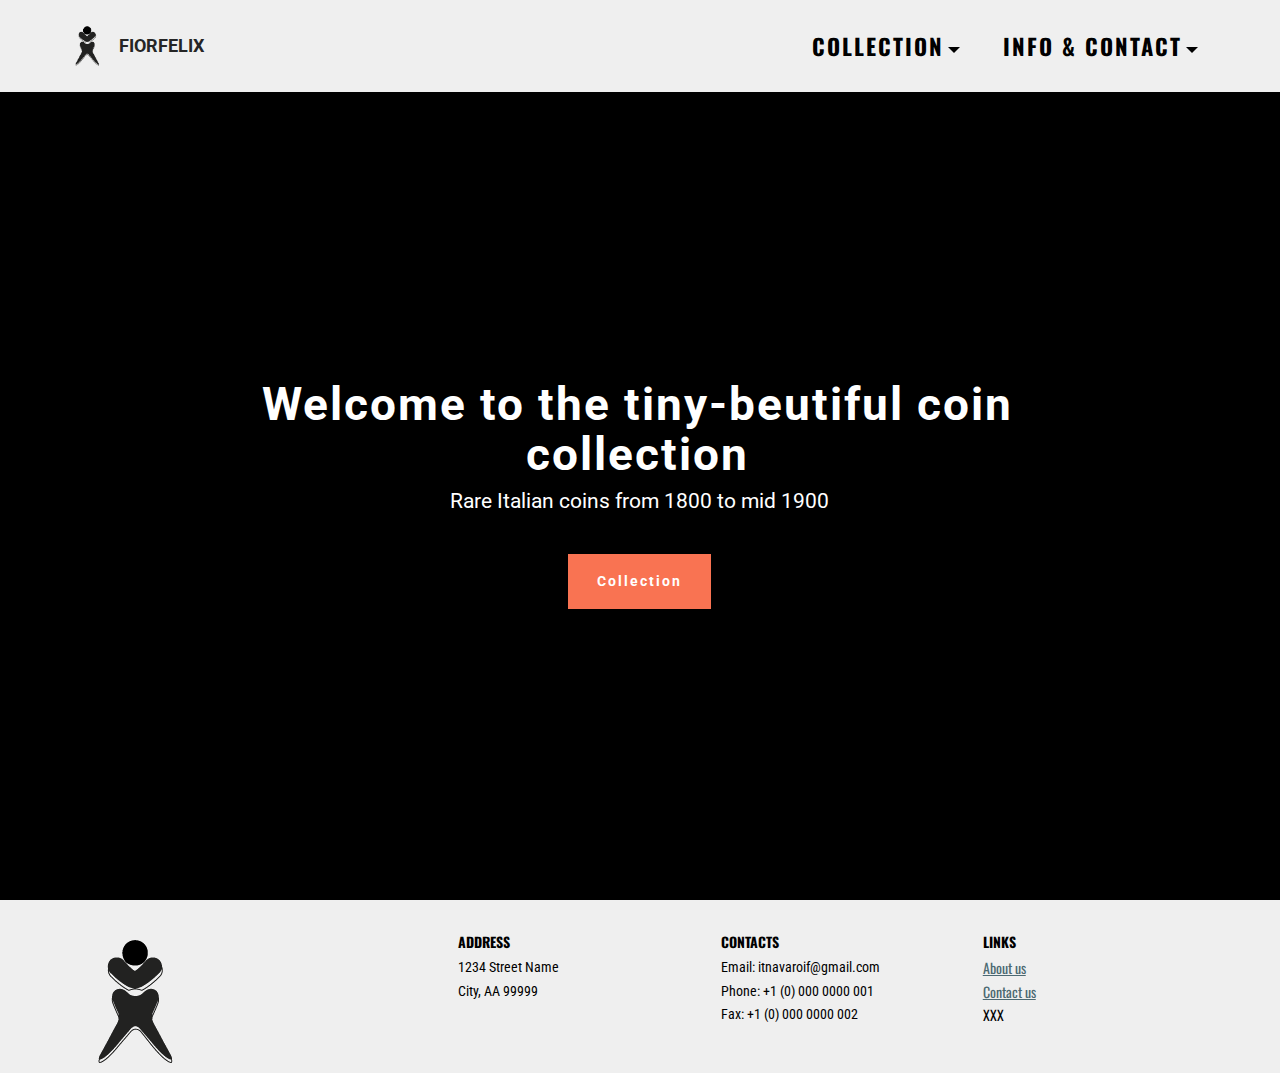
==== commit e75fe6a7: "create github pages" ====
--- a/index.html
+++ b/index.html
@@ -12,9 +12,9 @@
   <title>Rare Italian Coins | FiorFelix</title>
   <link rel="stylesheet" href="https://fonts.googleapis.com/css?family=Roboto:700,400&subset=cyrillic,latin,greek,vietnamese">
   <link rel="stylesheet" href="assets/bootstrap/css/bootstrap.min.css">
+  <link rel="stylesheet" href="assets/animate.css/animate.min.css">
   <link rel="stylesheet" href="assets/mobirise/css/style.css">
   <link rel="stylesheet" href="assets/dropdown-menu/style.css">
-  <link rel="stylesheet" href="assets/mobirise-slider/style.css">
   <link rel="stylesheet" href="assets/mobirise/css/mbr-additional.css" type="text/css">
   
   
@@ -51,7 +51,7 @@
                 <div class="hamburger-icon"></div>
             </button>
 
-            <ul class="nav-dropdown collapse pull-xs-right navbar-toggleable-sm nav navbar-nav" id="exCollapsingNavbar"><li class="nav-item dropdown"><a class="nav-link link dropdown-toggle" data-toggle="dropdown-submenu" href="jewels-her.html" aria-expanded="false">FOR HER</a><div class="dropdown-menu"><a class="dropdown-item" href="https://mobirise.com/">The Lady</a><a class="dropdown-item" href="https://mobirise.com/">The Biker</a><a class="dropdown-item" href="https://mobirise.com/">The Hippie</a></div></li><li class="nav-item dropdown"><a class="nav-link link dropdown-toggle" href="https://mobirise.com/" aria-expanded="false" data-toggle="dropdown-submenu">FOR HIM</a><div class="dropdown-menu"><a class="dropdown-item" href="#">The Gentleman</a><a class="dropdown-item" href="#">The Biker</a><a class="dropdown-item" href="#">The Hippie</a></div></li><li class="nav-item"><a class="nav-link link" href="#top">COLLECTIONS</a></li><li class="nav-item dropdown open"><a class="nav-link link dropdown-toggle" data-toggle="dropdown-submenu" href="https://mobirise.com/" aria-expanded="true">INFO &amp; CONTACT</a><div class="dropdown-menu"><a class="dropdown-item" href="about.html">About us</a><a class="dropdown-item" href="Contact.html">Contact us</a></div></li><li class="nav-item nav-btn"><a class="nav-link btn btn-link-outline btn-link" href="https://mobirise.com/">DOWNLOAD</a></li></ul>
+            <ul class="nav-dropdown collapse pull-xs-right navbar-toggleable-sm nav navbar-nav" id="exCollapsingNavbar"><li class="nav-item dropdown open"><a class="nav-link link dropdown-toggle" href="#top" data-toggle="dropdown-submenu" aria-expanded="true">COLLECTION</a><div class="dropdown-menu"><a class="dropdown-item" href="#top">Vittorio Emanuele II</a><a class="dropdown-item" href="#top" aria-expanded="false">Vittorio Emanuale III</a></div></li><li class="nav-item dropdown"><a class="nav-link link dropdown-toggle" data-toggle="dropdown-submenu" href="https://mobirise.com/" aria-expanded="false">INFO &amp; CONTACT</a><div class="dropdown-menu"><a class="dropdown-item" href="about-us.html">About us</a><a class="dropdown-item" href="contact-us.html">Contact us</a></div></li></ul>
 
         </div>
 
@@ -59,79 +59,21 @@
 
 </section>
 
-<section class="engine"><a href="https://mobirise.info/s">bootstrap themes</a></section><section class="mbr-slider mbr-section mbr-section--no-padding carousel slide" data-ride="carousel" data-wrap="true" data-interval="5000" id="slider-a" data-rv-view="4" style="background-color: rgb(255, 255, 255);">
-    <div class="mbr-section__container">
-        <div>
-            <ol class="carousel-indicators">
-                <li data-app-prevent-settings="" data-target="#slider-a" class="active" data-slide-to="0"></li><li data-app-prevent-settings="" data-target="#slider-a" data-slide-to="1"></li><li data-app-prevent-settings="" data-target="#slider-a" data-slide-to="2"></li>
-            </ol>
-            <div class="carousel-inner" role="listbox">
-                <div class="mbr-box mbr-section mbr-section--relative mbr-section--fixed-size mbr-section--bg-adapted item dark center mbr-section--full-height active" style="background-image: url(assets/images/slide3.jpg);">
-                    <div class="mbr-box__magnet mbr-box__magnet--center-center mbr-box__magnet--sm-padding mbr-after-navbar">
-                                            
-                        <div class=" container">
-                            
-                            <div class="row">
-                                <div class=" col-md-8 col-md-offset-2">  
-
-                                <div class="mbr-hero">
-                                    <h1 class="mbr-hero__text">Slide 3</h1>
-
-                                    <p class="mbr-hero__subtext">Choose from the large selection of latest pre-made blocks - jumbotrons, hero images, parallax scrolling, video backgrounds, hamburger menu, sticky header and more.</p>
-                                </div>
-                                <div class="mbr-buttons btn-inverse mbr-buttons--center"><a class="mbr-buttons__btn btn btn-lg btn-danger" href="https://mobirise.com">ADD TO CART</a> <a class="mbr-buttons__btn btn btn-lg btn-default" href="https://mobirise.com">NEW STYLES</a></div>
-                                </div>
-                            </div>
-                        </div>
+<section class="engine"><a href="https://mobirise.info">Mobirise</a></section><section class="mbr-box mbr-section mbr-section--relative mbr-section--fixed-size mbr-section--full-height mbr-section--bg-adapted" id="header4-r" data-rv-view="400" style="background-color: rgb(0, 0, 0);">
+    <div class="mbr-box__magnet mbr-box__magnet--sm-padding mbr-box__magnet--center-center mbr-after-navbar">
+        
+        <div class="mbr-box__container mbr-section__container container">
+            <div class="mbr-box mbr-box--stretched"><div class="mbr-box__magnet mbr-box__magnet--center-center">
+                <div class="row"><div class=" col-sm-8 col-sm-offset-2">
+                    <div class="mbr-hero animated fadeInUp">
+                        <h1 class="mbr-hero__text">Welcome to the tiny-beutiful coin collection</h1>
+                        <p class="mbr-hero__subtext">Rare Italian coins from 1800 to mid 1900</p>
                     </div>
-                </div><div class="mbr-box mbr-section mbr-section--relative mbr-section--fixed-size mbr-section--bg-adapted item dark center mbr-section--full-height" style="background-image: url(assets/images/slide2.jpg);">
-                    <div class="mbr-box__magnet mbr-box__magnet--center-left mbr-box__magnet--sm-padding mbr-after-navbar">
-                                            
-                        <div class=" container">
-                            
-                            <div class="row">
-                                <div class=" col-md-offset-1 col-md-6">  
-
-                                <div class="mbr-hero">
-                                    <h1 class="mbr-hero__text">Slide 2</h1>
-
-                                    <p class="mbr-hero__subtext">Mobirise is based on Bootstrap 3 - most powerful mobile first framework. Use any bootstrap themes with no extra work.</p>
-                                </div>
-                                <div class="mbr-buttons btn-inverse mbr-buttons--left"><a class="mbr-buttons__btn btn btn-lg btn-danger" href="https://mobirise.com">FOR WINDOWS</a> <a class="mbr-buttons__btn btn btn-lg btn-default" href="https://mobirise.com">FOR MAC</a></div>
-                                </div>
-                            </div>
-                        </div>
-                    </div>
-                </div><div class="mbr-box mbr-section mbr-section--relative mbr-section--fixed-size mbr-section--bg-adapted item dark center mbr-section--full-height" style="background-image: url(assets/images/slide1.jpg);">
-                    <div class="mbr-box__magnet mbr-box__magnet--center-right mbr-box__magnet--sm-padding mbr-after-navbar">
-                                            
-                        <div class=" container">
-                            
-                            <div class="row">
-                                <div class=" col-md-6 col-md-offset-5">  
-
-                                <div class="mbr-hero">
-                                    <h1 class="mbr-hero__text">Slide 1</h1>
-
-                                    <p class="mbr-hero__subtext">Develop fully responsive, mobile-optimized websites that look amazing on any devices and browsers. Preview how your website will appear on phones, tablets and desktops directly in the visual editor.</p>
-                                </div>
-                                <div class="mbr-buttons btn-inverse mbr-buttons--left mbr-buttons--right"><a class="mbr-buttons__btn btn btn-lg btn-danger" href="https://mobirise.com">FOR WINDOWS</a> <a class="mbr-buttons__btn btn btn-lg btn-default" href="https://mobirise.com">FOR MAC</a></div>
-                                </div>
-                            </div>
-                        </div>
-                    </div>
-                </div>
-            </div>
-            
-            <a data-app-prevent-settings="" class="left carousel-control" role="button" data-slide="prev" href="#slider-a">
-                <span class="glyphicon glyphicon-menu-left" aria-hidden="true"></span>
-                <span class="sr-only">Previous</span>
-            </a>
-            <a data-app-prevent-settings="" class="right carousel-control" role="button" data-slide="next" href="#slider-a">
-                <span class="glyphicon glyphicon-menu-right" aria-hidden="true"></span>
-                <span class="sr-only">Next</span>
-            </a>
+                    <div class="mbr-buttons btn-inverse mbr-buttons--center"><a class="mbr-buttons__btn btn btn-lg btn-danger animated fadeInUp delay" href="collection-overview.html">Collection</a> </div>
+                </div></div>
+            </div></div>
         </div>
+        
     </div>
 </section>
 
@@ -166,7 +108,6 @@
   <script src="assets/web/assets/jquery/jquery.min.js"></script>
   <script src="assets/bootstrap/js/bootstrap.min.js"></script>
   <script src="assets/smooth-scroll/smooth-scroll.js"></script>
-  <script src="assets/bootstrap-carousel-swipe/bootstrap-carousel-swipe.js"></script>
   <script src="assets/mobirise/js/script.js"></script>
   <script src="assets/dropdown-menu/script.js"></script>
   
--- a/assets/mobirise/css/mbr-additional.css
+++ b/assets/mobirise/css/mbr-additional.css
@@ -10,7 +10,7 @@
 }
 #dropdown-menu-0 .nav .link,
 #dropdown-menu-0 .dropdown-item {
-  font-size: 1.2em;
+  font-size: 1.6em;
   color: #000000;
   font-family: 'Oswald', sans-serif;
 }
@@ -29,12 +29,6 @@
 #dropdown-menu-0 .btn {
   font-family: 'Oswald', sans-serif;
 }
-#slider-a P {
-  text-align: right;
-}
-#slider-a H1 {
-  text-align: right;
-}
 #contacts1-9 STRONG {
   font-family: 'Oswald', sans-serif;
 }
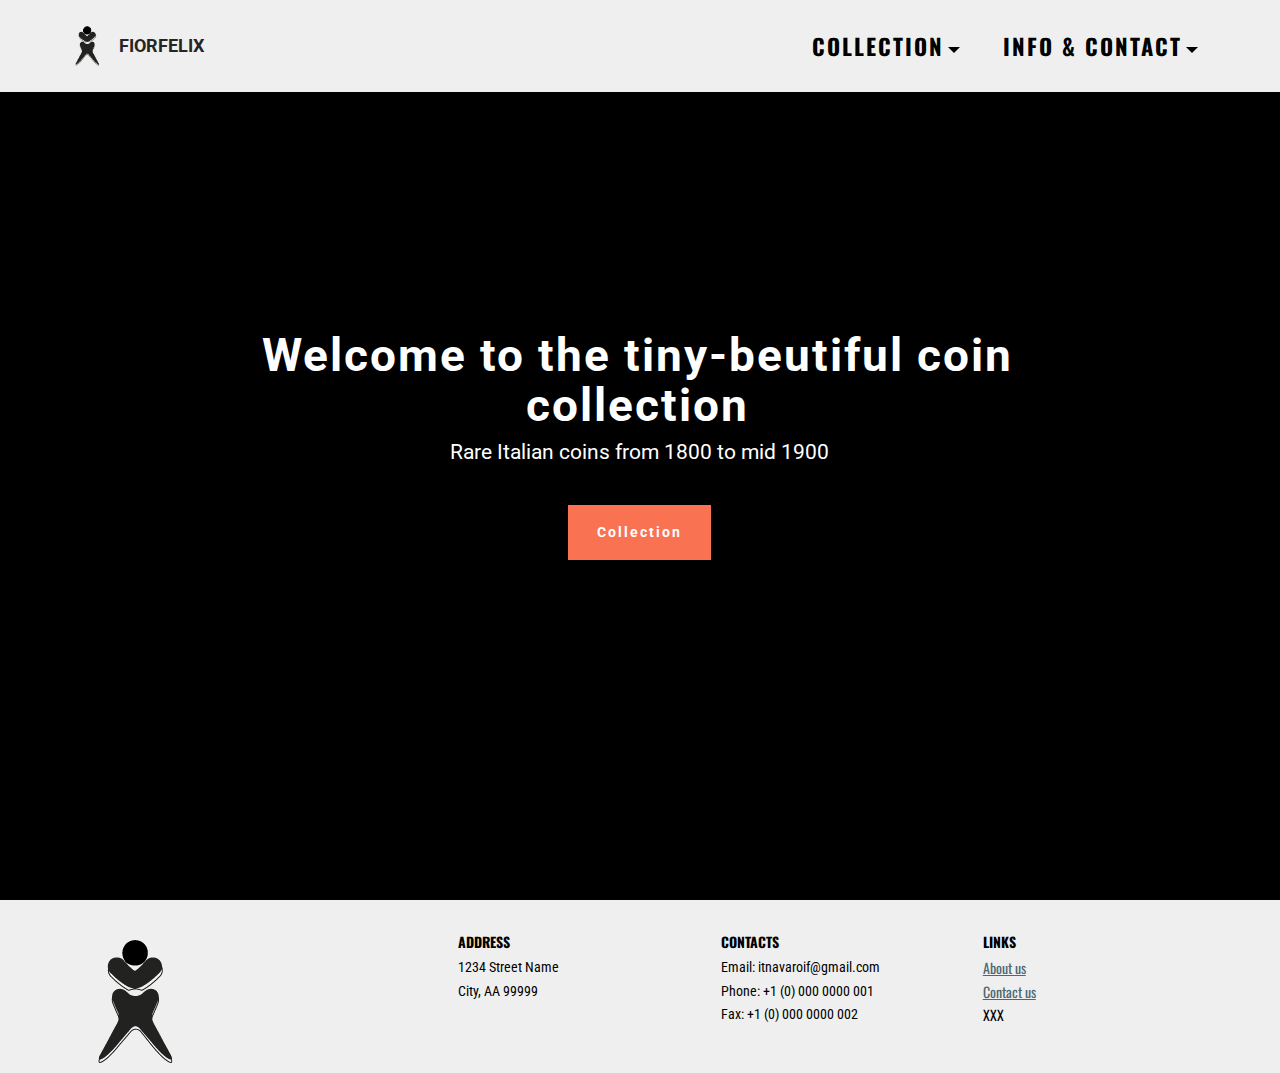
==== commit 243f70a1: "create github pages" ====
--- a/index.html
+++ b/index.html
@@ -7,7 +7,16 @@
   <meta name="generator" content="Mobirise v4.10.3, mobirise.com">
   <meta name="viewport" content="width=device-width, initial-scale=1, minimum-scale=1">
   <link rel="shortcut icon" href="assets/images/fiorfelix-logo.gif" type="image/x-icon">
-  <meta name="description" content="">
+  <meta name="description" content="<script>
+  (function(i,s,o,g,r,a,m){i['GoogleAnalyticsObject']=r;i[r]=i[r]||function(){
+  (i[r].q=i[r].q||[]).push(arguments)},i[r].l=1*new Date();a=s.createElement(o),
+  m=s.getElementsByTagName(o)[0];a.async=1;a.src=g;m.parentNode.insertBefore(a,m)
+  })(window,document,'script','https://www.google-analytics.com/analytics.js','ga');
+
+  ga('create', 'UA-142047056-1', 'auto');
+  ga('send', 'pageview');
+
+</script>">
   
   <title>Rare Italian Coins | FiorFelix</title>
   <link rel="stylesheet" href="https://fonts.googleapis.com/css?family=Roboto:700,400&subset=cyrillic,latin,greek,vietnamese">
@@ -59,8 +68,8 @@
 
 </section>
 
-<section class="engine"><a href="https://mobirise.info">Mobirise</a></section><section class="mbr-box mbr-section mbr-section--relative mbr-section--fixed-size mbr-section--full-height mbr-section--bg-adapted" id="header4-r" data-rv-view="400" style="background-color: rgb(0, 0, 0);">
-    <div class="mbr-box__magnet mbr-box__magnet--sm-padding mbr-box__magnet--center-center mbr-after-navbar">
+<section class="engine"><a href="https://mobirise.info/g">how to build your own site</a></section><section class="mbr-box mbr-section mbr-section--relative mbr-section--fixed-size mbr-section--full-height mbr-section--bg-adapted mbr-after-navbar" id="header4-r" data-rv-view="2" style="background-color: rgb(0, 0, 0);">
+    <div class="mbr-box__magnet mbr-box__magnet--sm-padding mbr-box__magnet--center-center">
         
         <div class="mbr-box__container mbr-section__container container">
             <div class="mbr-box mbr-box--stretched"><div class="mbr-box__magnet mbr-box__magnet--center-center">
@@ -77,7 +86,7 @@
     </div>
 </section>
 
-<section class="mbr-section mbr-section--relative mbr-section--fixed-size" id="contacts1-9" data-rv-view="2" style="background-color: rgb(239, 239, 239);">
+<section class="mbr-section mbr-section--relative mbr-section--fixed-size" id="contacts1-9" data-rv-view="5" style="background-color: rgb(239, 239, 239);">
     
     <div class="mbr-section__container container">
         <div class="mbr-contacts mbr-contacts--wysiwyg row" style="padding-top: 30px; padding-bottom: 0px;">
--- a/assets/mobirise/css/mbr-additional.css
+++ b/assets/mobirise/css/mbr-additional.css
@@ -139,7 +139,7 @@
 }
 #dropdown-menu-o .nav .link,
 #dropdown-menu-o .dropdown-item {
-  font-size: 1.2em;
+  font-size: 1.6em;
   color: #000000;
   font-family: 'Oswald', sans-serif;
 }
@@ -230,7 +230,7 @@
 }
 #dropdown-menu-3 .nav .link,
 #dropdown-menu-3 .dropdown-item {
-  font-size: 1.2em;
+  font-size: 1.6em;
   color: #000000;
   font-family: 'Oswald', sans-serif;
 }
